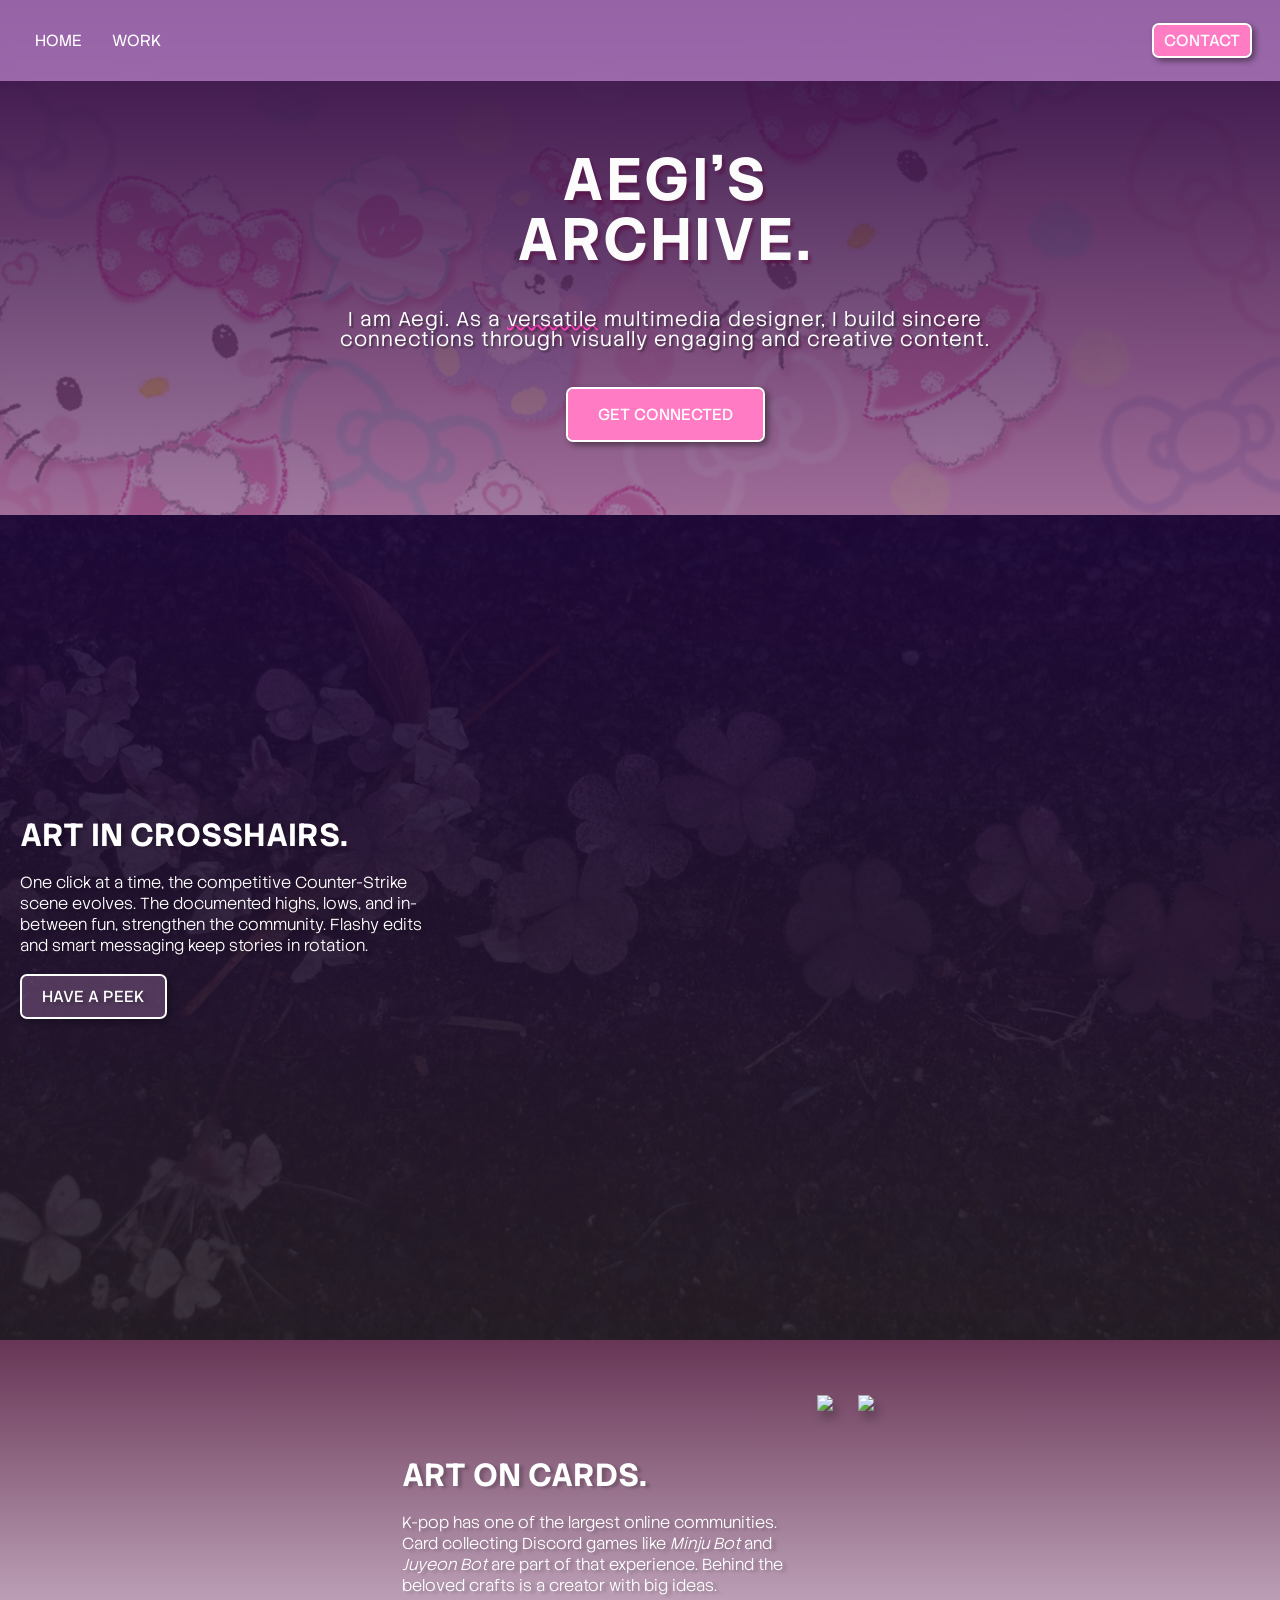
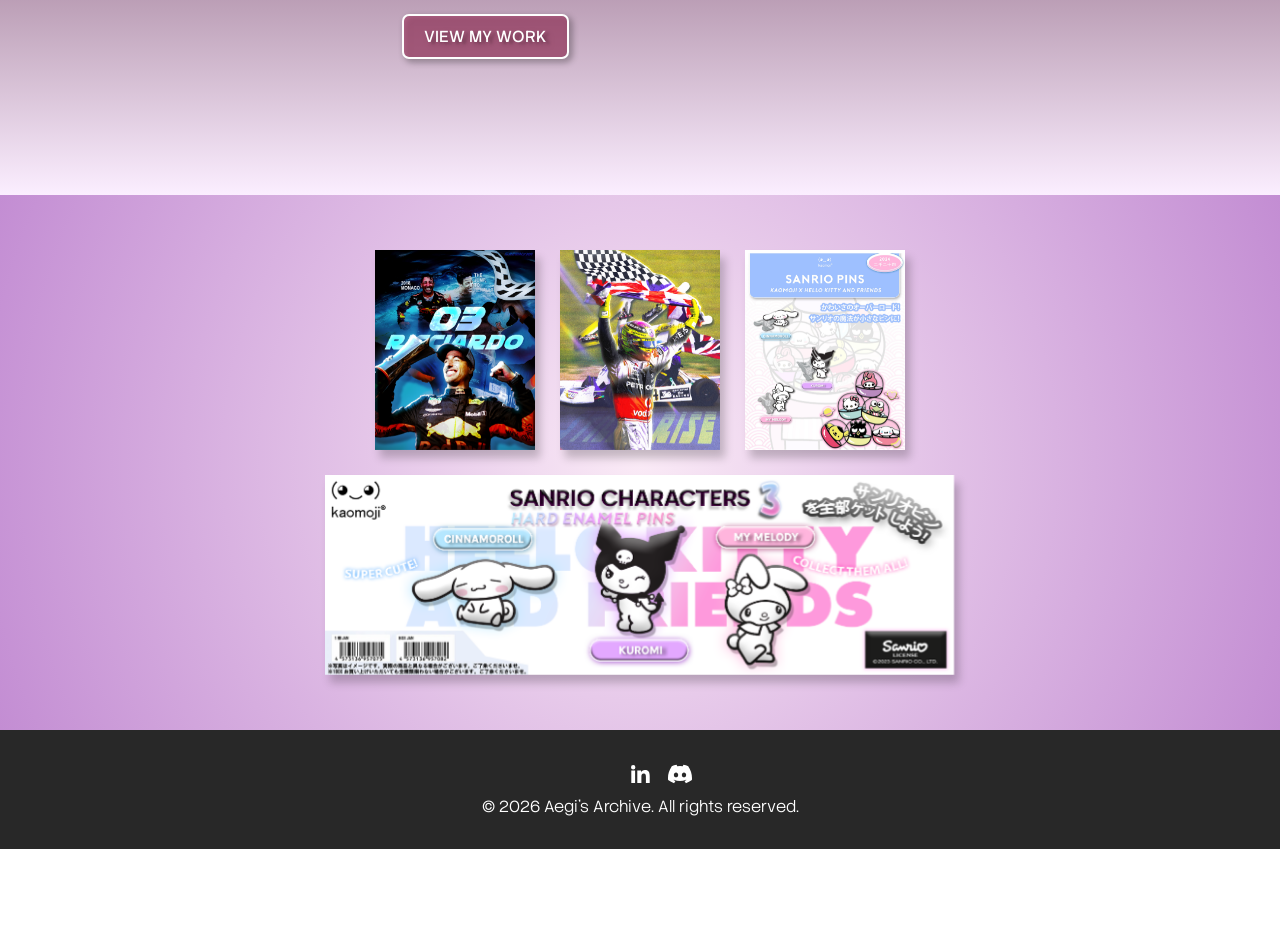
==== index.html @ b0d89a5c "Rep Fix" ====
<!DOCTYPE html>
<html lang="en">
<head>
  <meta charset="UTF-8">
  <meta name="viewport" content="width=device-width, initial-scale=1.0">
  <link rel="stylesheet" href="style.css">
  <link rel="preconnect" href="https://fonts.googleapis.com">
  <link rel="preconnect" href="https://fonts.gstatic.com" crossorigin>
  <link href="https://fonts.googleapis.com/css2?family=Stack+Sans+Text:wght@200..700&display=swap" rel="stylesheet">
  <script src="https://kit.fontawesome.com/fbc9a7cf01.js" crossorigin="anonymous"></script>
  <title>Aegi&apos;s Archive</title>
</head>
<body id="homebg">
<!-- Navigation bar -->
  <ul id="home">
    <li><a class="active" href="./">HOME</a></li>
    <li><a href="#work">WORK</a></li>
    <li id="cbtn"><a id="cbtn" class="btn" href="#contact">CONTACT</a></li>
  </ul>
  <hr>
<!-- Introduction -->
 <div class="intro">
    <h1>AEGI&apos;S<br>ARCHIVE.</h1>
    <p>I am Aegi. As a <span class="wavy">versatile</span> multimedia designer, I build sincere connections 
    through visually engaging and creative content.</p>
    <a class="btn" href="#contact">GET CONNECTED</a>
  </div>
  <div class="proj" id="work">
    <div class="proj1">
      <img class="proj-background" src="media/flower.jpeg"></img>
      <!-- Text content -->
      <div class="projtext">
        <h1 class="projname">ART IN CROSSHAIRS.</h2>
        <p>One click at a time, the competitive Counter-Strike scene evolves. The documented highs, lows, 
          and in-between fun, strengthen the community. Flashy edits and smart messaging keep stories 
          in rotation. 
        </p>
        <a class="btn2" href="counterstrike/">HAVE A PEEK</a>
      </div>
      <!-- Gallery -->
      <div class="gallery">
        <video src="media/edit1.mov" autoplay muted loop playsinline class="gallery-item" onclick="openModal('modal3')"></video>
        <video src="media/edit2.mov" autoplay muted loop playsinline class="gallery-item" onclick="openModal('modal4')"></video>
      </div>
      <div id="modal3" class="modal">
        <span class="close" onclick="closeModal('modal3')">&times;</span>
        <video class="modal-content" src="media/edit1.mov" controls loop playsinline></video>
      </div>
      <div id="modal4" class="modal">
        <span class="close" onclick="closeModal('modal4')">&times;</span>
        <video class="modal-content" src="media/edit2.mov" controls loop playsinline></video>
      </div>
    </div>
    <div class="proj2">
      <video class="proj-background" src="media/teaser1.mp4" autoplay muted loop playsinline></video>
      <!-- Text content -->
      <div class="projtext">
        <h1 class="projname">ART ON CARDS.</h2>
        <p>K-pop has one of the largest online communities. 
          Card collecting Discord games like <i>Minju Bot</i> and <i>Juyeon Bot</i> are part of that 
          experience. Behind the beloved crafts is a creator with big ideas.</p>
        <a class="btn2" href="kpop/">VIEW MY WORK</a>
      </div>
      <!-- Gallery -->
      <div class="gallery">
        <img src="https://cdn.koreaverse.com/Anniversary/2021/Original/Sakura-4-ANV.gif" 
        class="gallery-item" onclick="openModal('modal1')">
        <img src="https://cdn.koreaverse.com/WhiteDay/Original/Yeji-5-WD2.gif" 
        class="gallery-item" onclick="openModal('modal2')">
      </div>
      <div id="modal1" class="modal">
        <span class="close" onclick="closeModal('modal1')">&times;</span>
        <img src="https://cdn.koreaverse.com/Anniversary/2021/Original/Sakura-4-ANV.gif" 
        class="modal-content">
      </div>
      <div id="modal2" class="modal">
        <span class="close" onclick="closeModal('modal2')">&times;</span>
        <img src="https://cdn.koreaverse.com/WhiteDay/Original/Yeji-5-WD2.gif" 
        class="modal-content">
      </div>
    </div>
    <div class="proj3">
      <!-- Gallery -->
      <div class="gallery" id="gal3">
        <img src="media/dani.png" 
        class="gallery-item" onclick="openModal('modal5')">
        <img src="media/lewis.png" 
        class="gallery-item" onclick="openModal('modal6')">
        <img src="media/visual.png" 
        class="gallery-item" onclick="openModal('modal7')">
        <img src="media/visual2.png" 
        class="gallery-item" onclick="openModal('modal8')">
      </div>
      <div id="modal5" class="modal">
        <span class="close" onclick="closeModal('modal5')">&times;</span>
        <img src="media/dani.png" 
        class="modal-content">
      </div>
      <div id="modal6" class="modal">
        <span class="close" onclick="closeModal('modal6')">&times;</span>
        <img src="media/lewis.png" 
        class="modal-content">
      </div>
      <div id="modal7" class="modal">
        <span class="close" onclick="closeModal('modal7')">&times;</span>
        <img src="media/visual.png" 
        class="modal-content">
      </div>
       <div id="modal8" class="modal">
        <span class="close" onclick="closeModal('modal8')">&times;</span>
        <img src="media/visual2.png" 
        class="modal-content">
      </div>
    </div>
  </div>
  <footer id="indexf">
    <div id="contact" class="social-icons" aria-label="Contact links">
      <a href="mailto:hey7my.na@gmail.com" aria-label="Email">
        <i class="fa-solid fa-envelope"></i>
      </a>
      <a href="www.linkedin.com/in/aeginyma" target="_blank" rel="noopener noreferrer" aria-label="LinkedIn">
        <svg viewBox="0 0 24 24" aria-hidden="true"><path d="M5.2 3A2.2 2.2 0 1 1 5.2 7.4 2.2 2.2 0 0 1 5.2 3ZM3.3 8.5h3.8V21H3.3V8.5ZM9.3 8.5H13v1.7h.1c.5-1 1.8-2.1 3.8-2.1 4 0 4.8 2.6 4.8 6V21h-3.8v-6.1c0-1.5 0-3.4-2.1-3.4s-2.4 1.6-2.4 3.3V21H9.3V8.5Z"/></svg>
      </a>
      <a href="https://discord.com/users/800288447155666955" target="_blank" rel="noopener noreferrer" aria-label="Discord">
        <svg viewBox="0 0 24 24" aria-hidden="true"><path d="M20.317 4.37a19.791 19.791 0 0 0-4.885-1.515.074.074 0 0 0-.079.037c-.21.375-.444.864-.608 1.25a18.27 18.27 0 0 0-5.487 0 12.64 12.64 0 0 0-.617-1.25.077.077 0 0 0-.079-.037A19.736 19.736 0 0 0 3.677 4.37a.07.07 0 0 0-.032.027C.533 9.046-.32 13.58.099 18.057a.082.082 0 0 0 .031.057 19.9 19.9 0 0 0 5.993 3.03.078.078 0 0 0 .084-.028c.462-.63.874-1.295 1.226-1.994.021-.041.001-.09-.041-.106a13.107 13.107 0 0 1-1.872-.892.077.077 0 0 1-.008-.128 10.2 10.2 0 0 0 .372-.292.074.074 0 0 1 .077-.01c3.928 1.793 8.18 1.793 12.061 0a.074.074 0 0 1 .078.01c.12.098.246.198.373.292a.077.077 0 0 1-.006.127 12.299 12.299 0 0 1-1.873.892.077.077 0 0 0-.041.107c.36.698.772 1.362 1.225 1.993a.076.076 0 0 0 .084.028 19.839 19.839 0 0 0 6.002-3.03.077.077 0 0 0 .032-.054c.5-5.177-.838-9.674-3.549-13.66a.061.061 0 0 0-.031-.028zM8.02 15.33c-1.183 0-2.157-1.085-2.157-2.419 0-1.333.956-2.419 2.157-2.419 1.21 0 2.176 1.096 2.157 2.42 0 1.333-.956 2.418-2.157 2.418zm7.975 0c-1.183 0-2.157-1.085-2.157-2.419 0-1.333.955-2.419 2.157-2.419 1.21 0 2.176 1.096 2.157 2.42 0 1.333-.946 2.418-2.157 2.418z"/></svg>
      </a>
    </div>
    <p>&copy; 2026 Aegi&apos;s Archive. All rights reserved.</p>
  </footer>
<script>
function openModal(modalId) {
  let modal = document.getElementById(modalId);
  modal.style.display = "flex";
  modal.classList.add("show");
}

function closeModal(modalId) {
  let modal = document.getElementById(modalId);
  let video = modal.querySelector("video");
  if (video) {
    video.muted = true;
    video.pause();
  }
  modal.classList.remove("show");
  setTimeout(function () {
    modal.style.display = "none";
  }, 300);
}
</script>

</body>
</html>
---- style.css ----
body {
  font-family: "Stack Sans Text", sans-serif;
  font-optical-sizing: auto;
  font-weight: 200;
  font-style: normal;
  margin: 0;
  padding: 0;
  padding-top: 1px; 
  margin-top: -1px;
  scrollbar-gutter: stable;
}

#csbg {
  margin-top: -100px;
  background-color:rgb(20, 17, 17);
}

#homebg {
  margin-top: -100px;
}

#kpopbg {
  margin-top: -100px;
  background-color:rgb(43, 10, 32);
}

#work {
  scroll-margin-top: 65px;
}

/* Nav disappears on modal */ 
body:has(.modal.show) {
  overflow: hidden;
}

body:has(.modal.show) ul {
  display: none;
}

body:has(.modal.show) .proj4 {
  animation: none;
  box-shadow: none;
}

/* Z-index */ 
body:has(.proj1 .modal.show) .proj2, body:has(.proj1 .modal.show) .proj3 {
  z-index: -10;
  pointer-events: none;
}

body:has(.proj2 .modal.show) .proj1, body:has(.proj2 .modal.show) .proj3 {
  z-index: -10;
  pointer-events: none;
}

body:has(.proj3 .modal.show) .proj1, body:has(.proj3 .modal.show) .proj2 {
  z-index: -10;
  pointer-events: none;
}

body:has(#box1 .modal.show) #box2, body:has(#box1 .modal.show) #box3, body:has(#box1 .modal.show) #box4, body:has(#box1 .modal.show) #box5, body:has(#box1 .modal.show) #box6 {
  z-index: -10;
  pointer-events: none;
}

body:has(#box2 .modal.show) #box1, body:has(#box2 .modal.show) #box3, body:has(#box2 .modal.show) #box4, body:has(#box2 .modal.show) #box5, body:has(#box2 .modal.show) #box6 {
  z-index: -10;
  pointer-events: none;
}

body:has(#box3 .modal.show) #box1, body:has(#box3 .modal.show) #box2, body:has(#box3 .modal.show) #box4, body:has(#box3 .modal.show) #box5, body:has(#box3 .modal.show) #box6 {
  z-index: -10;
  pointer-events: none;
}

body:has(#box4 .modal.show) #box1, body:has(#box4 .modal.show) #box2, body:has(#box4 .modal.show) #box3, body:has(#box4 .modal.show) #box5, body:has(#box4 .modal.show) #box6 {
  z-index: -10;
  pointer-events: none;
}

body:has(#box5 .modal.show) #box1, body:has(#box5 .modal.show) #box2, body:has(#box5 .modal.show) #box3, body:has(#box5 .modal.show) #box4, body:has(#box5 .modal.show) #box6 {
  z-index: -10;
  pointer-events: none;
}

body:has(#box6 .modal.show) #box1, body:has(#box6 .modal.show) #box2, body:has(#box6 .modal.show) #box3, body:has(#box6 .modal.show) #box4, body:has(#box6 .modal.show) #box5 {
  z-index: -10;
  pointer-events: none;
}

/* Navigation bar */ 
ul { /* Header bar */ 
  list-style-type: none;
  margin: 0;
  overflow: hidden;
  position: fixed; 
  top: 0;
  width: 100%;
  font-weight: 300;
  padding: 0;
  padding-left: 20px;
  z-index: 1 !important;
}

ul li { 
  float: left;
  padding: 30px 15px;
}

ul li a { /* Navigation links */
  display: block;
  color: white;
  text-align: center;
  text-decoration: none;
}

li a:hover{ /* Action */
  text-decoration: underline;
  text-decoration-color: rgb(67, 14, 51);
  text-decoration-thickness: 2px;
  text-underline-offset: 5px;
  color:rgb(67, 14, 51);
}

#cbtn{ /* Contact Btn */
  text-decoration: none;
  float: right;
  padding: 5px 10px;
  margin-top: 10px;
  margin-right: 20px;
}

/* Specific Nav */
#home {
  backdrop-filter: blur(5px);
  -webkit-backdrop-filter: blur(5px);
  background-color: #c38dd3af;
}

#kpop {
  backdrop-filter: blur(5px);
  -webkit-backdrop-filter: blur(5px);
  background-color:#2a001861;
}

#kpop li a:hover{ 
  text-decoration-color: #ff1ecb;
  color:#ff1ecb;
}

#kpop .btn { /* Contact button */
  outline: 2px solid white;
  background-color: white;
  color: rgb(74, 1, 53);
}

#kpop .btn:hover{ /* Action */
  background-color: #ff1ecb; 
  color: white;
  outline: none;
}

#cs {
  backdrop-filter: blur(5px);
  -webkit-backdrop-filter: blur(5px);
  background-color:#0b00002b;
}

#cs li a:hover{ 
  text-decoration-color: rgb(255, 51, 51);
  color:rgb(255, 51, 51);
}

#cs .btn { /* Contact button */
  outline: 2px solid white;
  background-color: white;
  color: black;
}

#cs .btn:hover{ /* Action */
  background-color: #e50914; 
  color: white;
  outline: none;
}

/* Introduction */
.intro { /* Intro block */
  background-image: linear-gradient(rgb(51, 14, 67), rgba(236, 164, 212, 0.582)), url('media/wallpaper.png');
  background-repeat: no-repeat;
  background-attachment: fixed;
  background-size: cover;
  background-position: right top;
  padding: 100px 50px 75px 100px;
  text-align: center;
  line-height: 1;
  margin-top: -100px;
}

.intro h1 { /* Intro title */
  padding-top: 190px;
  font-size: 60px;
  color: rgb(252, 252, 253);
  text-shadow: 3px 4px 2.5px rgba(86, 0, 54, 0.416);
  font-weight: 700;
  letter-spacing: 2px;
}

.intro p, .intro2 p, .intro3 p { /* Intro paragraph */
  font-size: 20px;
  color: rgb(252, 252, 253);
  text-shadow: 2px 2px 2px rgba(0, 0, 0, 0.392);
  font-weight: 250;
  letter-spacing: 1px;
  max-width: 700px;
  margin: 0 auto;
}

.intro2 p, .intro3 p {
  margin-top: 80px;
}

.wavy {
  text-decoration-line: underline;     
  text-decoration-style: wavy;         
  text-decoration-color: rgb(255, 65, 189); 
  text-underline-offset: -2px;
  text-decoration-skip-ink: none;
}

.intro a { /* Contact button */
  display: inline-block;
  padding: 15px 30px;
  margin-top: 40px;
  filter: drop-shadow(3px 3px 3px rgba(0, 0, 0, 0.452));
}

.intro2, .intro3 {
  padding: 100px 50px 75px 100px;
  text-align: center;
  line-height: 1;
  margin-top: 100px;
}

.intro2 h1 { /* Intro title */
  font-size: 60px;
  color: rgb(252, 252, 253);
  text-shadow: 3px 4px 2.5px rgba(10, 10, 10, 0.948);
  font-weight: 700;
  letter-spacing: 2px;
  /* Applies realistic neon sign flicker */
  animation: neonFlicker 2.5s infinite alternate;
}

.intro3 h1 { /* Intro title */
  font-size: 60px;
  color: rgb(255, 254, 255);
  text-shadow: 3px 4px 2.5px rgba(10, 10, 10, 0.099);
  font-weight: 700;
  letter-spacing: 2px;
  /* Applies realistic neon sign flicker */
  animation: neonFlicker2 2.5s infinite alternate;
}

/* Neon Twitch & Blink Animation */
@keyframes neonFlicker {
  0%, 19%, 21%, 23%, 25%, 54%, 56%, 100% {
    text-shadow: 
      0 0 7px #e30606,
      0 0 19px #080808;
    opacity: 1;
  }
  
  /* Sudden neon power drops / micro-blinks */
  20%, 0%, 17% {        
    text-shadow: none;
    opacity: 0.1;
  }
}

/* Neon Twitch & Blink Animation */
@keyframes neonFlicker2 {
  0%, 19%, 21%, 23%, 25%, 54%, 56%, 100% {
    text-shadow: 
      0 0 7px #ff1ecb,
      0 0 19px #080808;
    opacity: 1;
  }
  
  /* Sudden neon power drops / micro-blinks */
  20%, 0%, 17% {        
    text-shadow: none;
    opacity: 0.1;
  }
}

.btn { /* Contact button */
  outline: 2px solid rgb(254, 254, 254);
  background-color: rgb(255, 124, 196);
  color:rgb(252, 252, 253);
  text-decoration: none;
  border-radius: 5px;
  font-weight: 400;
  filter: drop-shadow(3px 3px 3px rgba(0, 0, 0, 0.452));
  transition: transform 0.3s ease, background-color 0.3s ease;
}

/* Keep every button label the same thickness. */
.btn,
.btn2,
#contact {
  font-family: inherit;
  font-size: 16px;
  font-weight: 400;
  font-style: normal;
  line-height: normal;
  letter-spacing: normal;
}

.btn:hover{ /* Action */
  outline: none;
  background-color: #f4389f; 
  color:rgb(252, 252, 253);
  transform: scale(1.15);
}

/* Project sections */
.proj1, .proj2, .proj3, .proj4, .proj5 {
  position: sticky;
  padding: 50px 20px;
  margin: 0 auto;
  display: flex;
  flex-direction: row;
  align-items: center; /* Vertically aligns text box and gallery */
  justify-content: center; /* Center-aligns both elements together on the page */
  width: 100%;
  box-sizing: border-box;
  z-index: 0;
}

.proj2 {
  background: linear-gradient(to bottom, #673555,#fbeeff);
}

.proj1 {
  background: linear-gradient(to bottom, #20083b,#271f29);
}

.proj3 {
  background: radial-gradient(circle at center, #faeaf6, #c38dd3);
}

.proj4 {
  padding: 0;
  margin: 0;
  margin-top: 30px;
  position: relative;
  border-radius: 12px;
  padding: 12px;
  border: 2px solid transparent;
  background-image:
    linear-gradient(#0d0d0d, #0d0d0d),
    conic-gradient(from var(--angle), #ff1e27, #ffffff, #000000, #ff1e27);
  background-origin: border-box;
  background-clip: padding-box, border-box;
  animation: 4s rotateBorder linear infinite;
  box-shadow: 0 0 25px rgba(255, 30, 39, 0.25);
}

.proj5 {
  padding: 0;
  margin: 0;
  margin-top: 30px;
  position: relative;
  border-radius: 12px;
  padding: 12px;
  border: 2px solid transparent;
  background-image:
    linear-gradient(#38343e, #38343e),
    conic-gradient(from var(--angle), #ff1ecb, #ffffff, #000000, #ff1eff);
  background-origin: border-box;
  background-clip: padding-box, border-box;
  animation: 4s rotateBorder linear infinite;
  box-shadow: 0 0 25px rgba(255, 30, 203, 0.25);
}

#icon {
  color: white;
}

#feedback {
  padding: 0;
  margin: 0 auto;
  margin-top: 30px;
  position: relative;
  border-radius: 12px;
  border: 2px solid transparent;
  padding: 12px;
  width: fit-content;
  justify-content: center; 
  align-items: center;
  background-image:
    linear-gradient(var(--angle), #0d0d0d 60%, #340707),
    conic-gradient(from var(--angle), #ff0000, #ffffff, #000000, #ff0000);
  background-origin: border-box;
  background-clip: padding-box, border-box;
  box-shadow: 0 0 5px rgba(255, 0, 0, 0.873);
  animation: 4s rotateBorder linear infinite;
  z-index: -1;
}

#feedback img {
  height: 200px;
  border-radius: 5px;
}

@property --angle {
  syntax: "<angle>";
  initial-value: 0deg;
  inherits: false;
}

@keyframes rotateBorder {
  to {
    --angle: 360deg;
  }
}

.proj-background {
  position: absolute;
  top: 50%;
  left: 50%;
  width: 100%;
  height: 100%;
  min-width: 100%;
  min-height: 100%;
  transform: translate(-50%, -50%);
  object-fit: cover;
  z-index: 0;
  opacity: 0.1;
}

.projtext, .gallery {
  z-index: 2;
}

.projtext {
  flex-shrink: 0;
  color: white;
  width: 410px;
  max-width: 35%; /* Prevents text from taking over on medium screens */
  text-shadow: 4px 2px 3px rgba(0, 0, 0, 0.207);
}

.projname {
  margin: 0;
  margin-top: -20px;
}

.gallery {
  display: flex;
  justify-content: center; /* Centers images within the gallery wrapper */
  align-items: center;
  flex-wrap: wrap;
  gap: 15px; /* Clean spacing between image cards */
  overflow: visible;
  padding: 0;
  margin: 0;
  width: fit-content; /* Changed from 100% so it doesn't push off-center */
  flex-grow: 0; /* Changed from 1 so it wraps naturally around content */
  box-sizing: border-box;
  filter: drop-shadow(5px 8px 4px rgba(0, 0, 0, 0.207));
}

/* Specific gallery */ 
.proj3 {
  padding: 0;
}

#gal3 {
  overflow: hidden;
  margin: 0 auto;
  justify-content: center;
  align-items: center;
  padding: 50px;
}

#gal3 .gallery-item {
  height: 200px;
}

#modal8 {
  display: block;
}

.gallery-item {
  position: relative;
  width: auto;
  height: 345px;
  cursor: pointer; /* click-on cursor */
  transition: transform 0.5s ease;
  margin: 5px;
  object-fit: contain;
}

.proj4 .gallery-item, .proj5 .gallery-item {
  width: 260px;
  height: auto;
  margin: 0;
  padding: 0;
  box-sizing: border-box;
  display: inline;
}

#box1 .gallery-item {
  width: 535px;
  height: auto;
  margin: 0;
  padding: 0;
  box-sizing: border-box;
  display: inline;
}

#box2 .gallery-item {
  width: 350px;
  height: auto;
  margin: 0;
  padding: 0;
  box-sizing: border-box;
  display: inline;
}

#box6 .gallery-item {
  height: 385px;
  width: auto;
  margin: 0;
  padding: 0;
  box-sizing: border-box;
  display: inline;
}

.proj4 .gallery, .proj5 .gallery {
  filter: none;
}

.gallery-item {
  --hover-rotate: 3deg;
  transition: transform 0.35s ease, filter 0.35s ease;
  will-change: transform;
}

.gallery-item:nth-child(even) {
  --hover-rotate: -3deg;
}

.gallery-item:hover {
  transform: scale(1.07) rotate(var(--hover-rotate));
  filter: blur(0.15px);
  z-index: 3;
}

/* Modals */
.modal {
  display: flex;
  position: fixed;
  left: 0;
  top: 0;
  width: 100%;
  height: 100%;
  background-color: rgba(0, 0, 0, 0.85);
  backdrop-filter: blur(5px);
  justify-content: center;
  align-items: center;
  opacity: 0;
  visibility: hidden;
  pointer-events: none;
  transition: opacity 0.5s ease, visibility 0s linear 0s;
  padding: 100px 20px;
  box-sizing: border-box;
  z-index: 9999;
}

/* Keep gallery modals attached to the viewport. */
.proj4 .modal {
  inset: 0;
}

/* Modal content (image) */
.modal-content {
  position: relative;
  width: auto;
  height: 120%;
  min-height: 550px;
  display: block;
  margin: 0;
  overflow: hidden;
  animation: zoomIn 0.5s;
  object-fit: contain;
}

@keyframes zoomIn {
  from {transform: scale(0.6);}
  to {transform: scale(1);}
}

.modal.show {
  display: flex;
  opacity: 1;
  visibility: visible;
  pointer-events: auto;
  transition: opacity 0.5s ease;
}

/* Close button */
.close {
  position: fixed;
  top: 10px;
  right: 30px;
  color: #ffffff;
  font-size: 75px;
  cursor: pointer;
  z-index: 10;
  transition: transform 0.3s;
}
.close:hover {
  color: #6e6e6e;
}

@media screen and (max-width: 768px) {
  .gallery-item {
     width: auto;
     max-width: 100%;
     height: auto;
     max-height: 250px;
  }
}

@media screen and (max-width: 480px) {
  .gallery-item  {
    width: auto;
    max-width: 100%;
    height: auto;
    max-height: 250px;
  }
}

/* Buttons */
.btn2 {
  border: none;
  border-radius: 5px;
  font-weight: 400;
  filter: drop-shadow(3px 3px 3px rgba(0, 0, 0, 0.452));
  padding: 10px 20px;
  text-align: center;
  text-decoration: none;
  display: inline-block;
  margin: 4px 2px;
  cursor: pointer;
  transition: transform 0.3s ease, background-color 0.3s ease;
}

.btn2:hover {
  outline: none;
  filter: drop-shadow(3px 3px 3px rgba(50, 3, 20, 0.618));
  transform: scale(1.15);
}

.proj2 .btn2 {
  outline: 2px solid rgb(254, 254, 254);
  background-color: rgba(165, 45, 91, 0.536);
  color: rgb(255, 255, 255);
}

.proj2 .btn2:hover {
  background-color: rgb(233, 28, 110);
}

.proj1 .btn2:hover {
  background-color: rgb(164, 0, 246);
}

.proj3 .btn2:hover {
  background-color: rgb(255, 100, 154);
}

.proj3 .btn2 {
  outline: 2px solid rgb(254, 254, 254);
  background-color: rgba(206, 206, 206, 0.733);
  color: rgb(255, 255, 255);
}

.proj1 .btn2 {
  outline: 2px solid rgb(254, 254, 254);
  background-color: rgba(137, 99, 148, 0.51);
  color: rgb(255, 255, 255);
}

footer {
  width: 100%;
  margin: 0 auto;
  padding: 2rem 0;
  text-align: center;
  background-color: #04040447;
}

footer p {
  margin: 0;
  color: white;
}

footer .social-icons {
  display: flex;
  justify-content: center;
  align-items: center;
  gap: 1rem;
  margin: 0;
  margin-bottom: 10px;
}

footer .social-icons a {
  display: inline-flex;
  width: 24px;
  height: 24px;
  color: white;
}

footer .social-icons svg {
  display: block;
  width: 24px !important;
  height: 24px !important;
  max-width: 24px;
  max-height: 24px;
  fill: currentColor;
}

#indexf {
  background-color: rgb(40, 40, 40)
}

/* Horizontal Alignment
There are several ways to horizontally align elements:

margin: auto - Center block elements
text-align: center - Center text inside elements
float or position - Left/right alignment
  margin: auto;
  width: 50%;
  border: 3px solid green;
  padding: 10px;

  display: block;
  margin-left: auto;
  margin-right: auto;
  width: 40%;

Vertical Alignment
Vertical centering can be achieved using modern layout techniques:
  display: flex;
  justify-content: center;
  align-items: center;
Flexbox - Use align-items: center
Grid - Use place-items: center
Position + Transform - For elements of unknown dimensions

*/
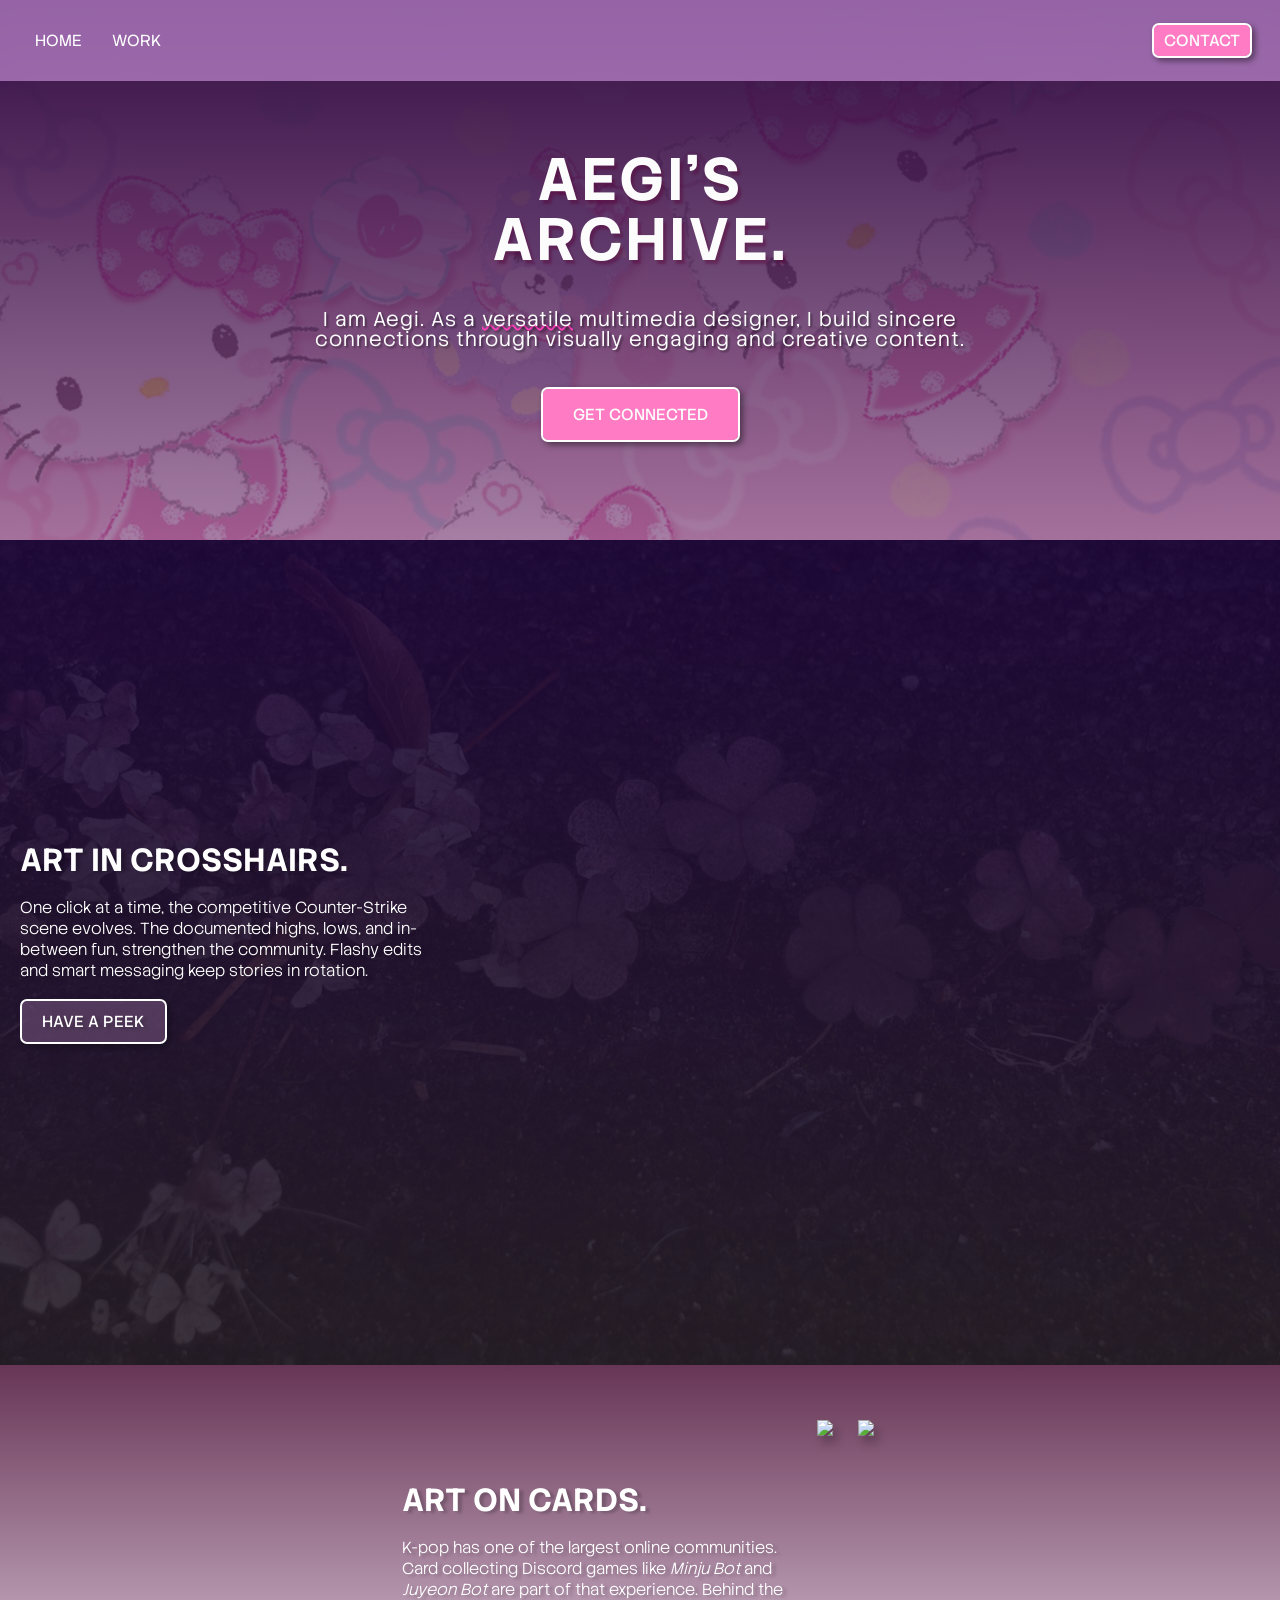
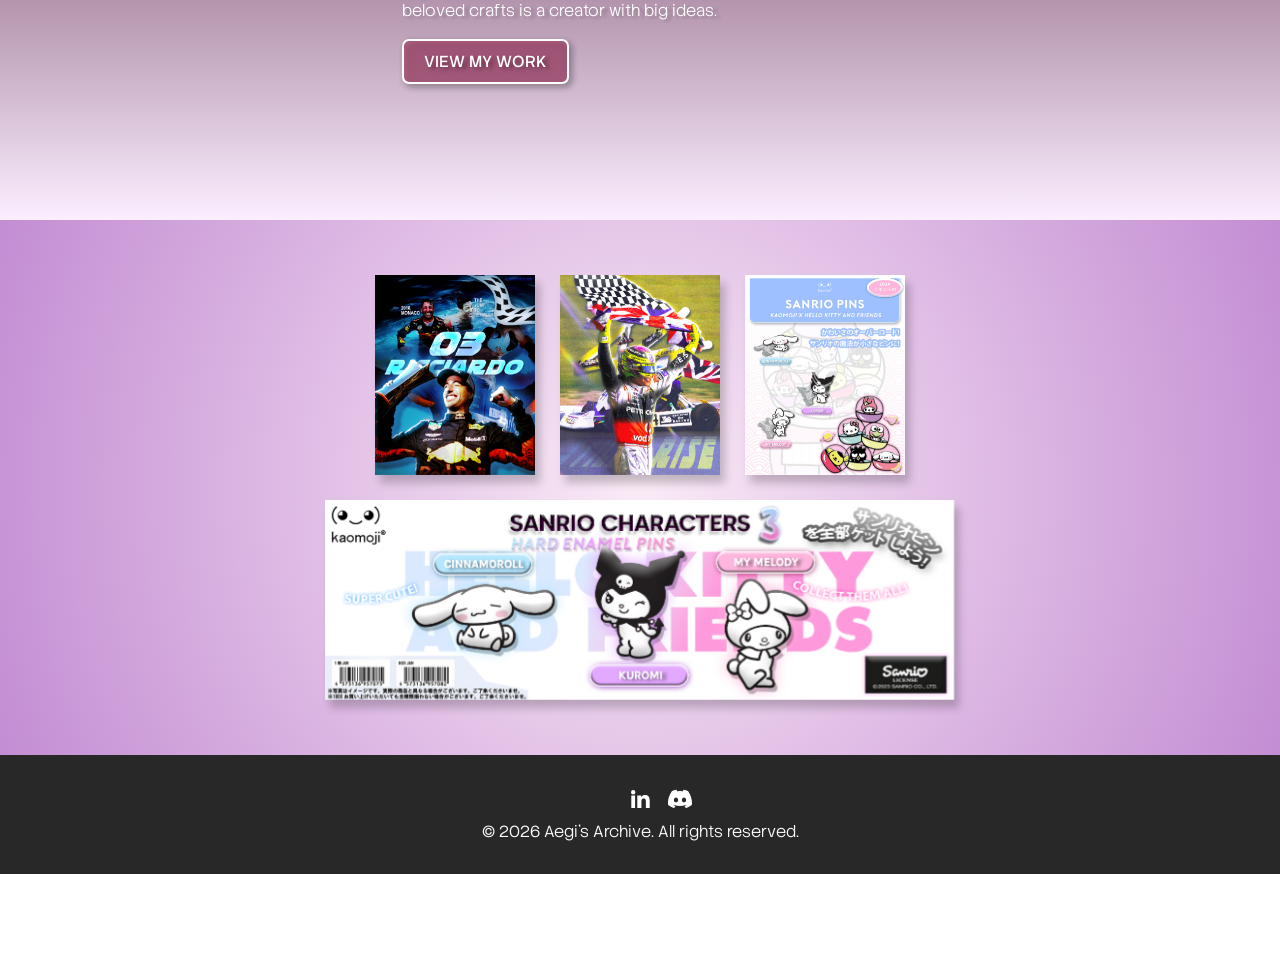
==== commit 6afa105f: "Fixed  linkedin link" ====
--- a/index.html
+++ b/index.html
@@ -118,7 +118,7 @@
       <a href="mailto:hey7my.na@gmail.com" aria-label="Email">
         <i class="fa-solid fa-envelope"></i>
       </a>
-      <a href="www.linkedin.com/in/aeginyma" target="_blank" rel="noopener noreferrer" aria-label="LinkedIn">
+      <a href="https://linkedin.com/in/aeginyma" target="_blank" rel="noopener noreferrer" aria-label="LinkedIn">
         <svg viewBox="0 0 24 24" aria-hidden="true"><path d="M5.2 3A2.2 2.2 0 1 1 5.2 7.4 2.2 2.2 0 0 1 5.2 3ZM3.3 8.5h3.8V21H3.3V8.5ZM9.3 8.5H13v1.7h.1c.5-1 1.8-2.1 3.8-2.1 4 0 4.8 2.6 4.8 6V21h-3.8v-6.1c0-1.5 0-3.4-2.1-3.4s-2.4 1.6-2.4 3.3V21H9.3V8.5Z"/></svg>
       </a>
       <a href="https://discord.com/users/800288447155666955" target="_blank" rel="noopener noreferrer" aria-label="Discord">
--- a/style.css
+++ b/style.css
@@ -190,7 +190,7 @@
   background-attachment: fixed;
   background-size: cover;
   background-position: right top;
-  padding: 100px 50px 75px 100px;
+  padding: 100px 0;
   text-align: center;
   line-height: 1;
   margin-top: -100px;
@@ -235,7 +235,7 @@
 }
 
 .intro2, .intro3 {
-  padding: 100px 50px 75px 100px;
+  padding: 100px 75px;
   text-align: center;
   line-height: 1;
   margin-top: 100px;
@@ -409,8 +409,13 @@
 }
 
 #feedback img {
-  height: 200px;
+  display: inline-block;
+  width: auto;
+  max-width: 100%;
+  max-height: 200px;
+  height: auto;
   border-radius: 5px;
+  margin: 0 auto;
 }
 
 @property --angle {
@@ -447,7 +452,7 @@
   flex-shrink: 0;
   color: white;
   width: 410px;
-  max-width: 35%; /* Prevents text from taking over on medium screens */
+  max-width: 60%; /* Prevents text from taking over on medium screens */
   text-shadow: 4px 2px 3px rgba(0, 0, 0, 0.207);
 }
 
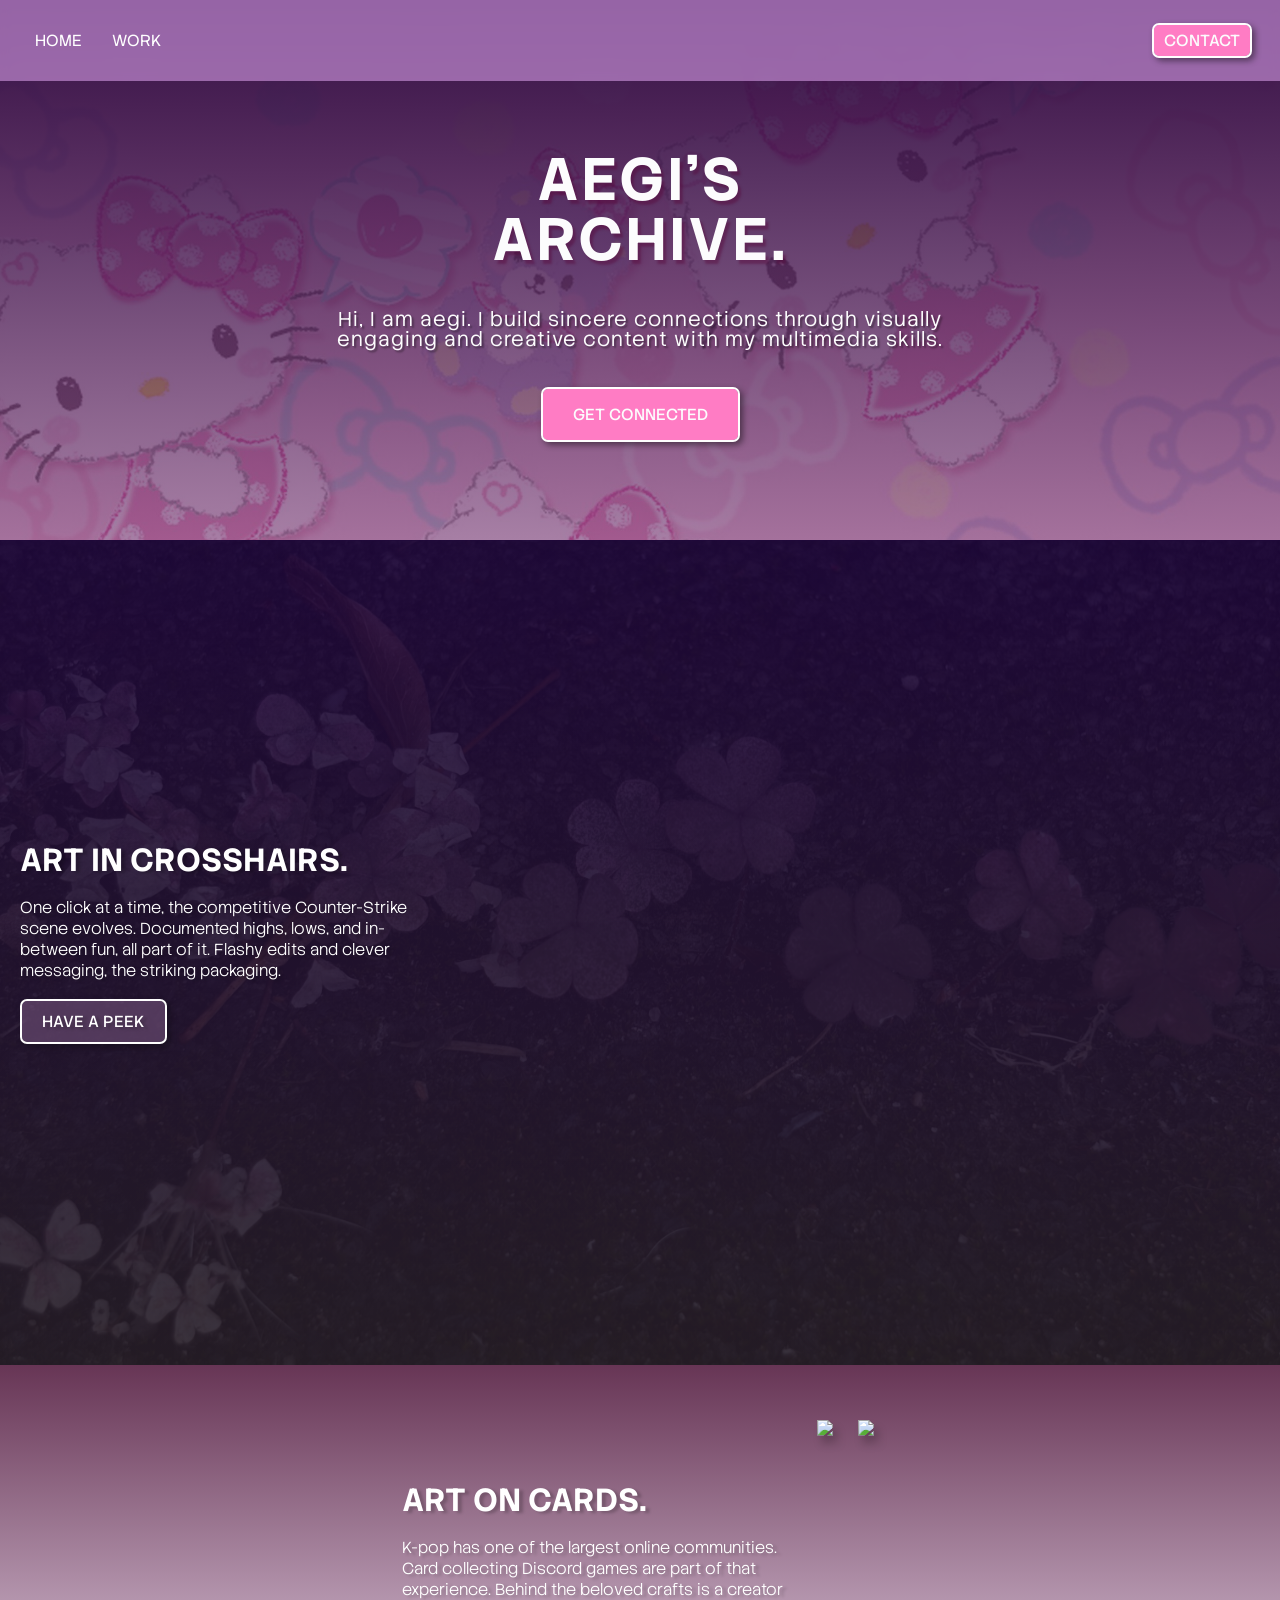
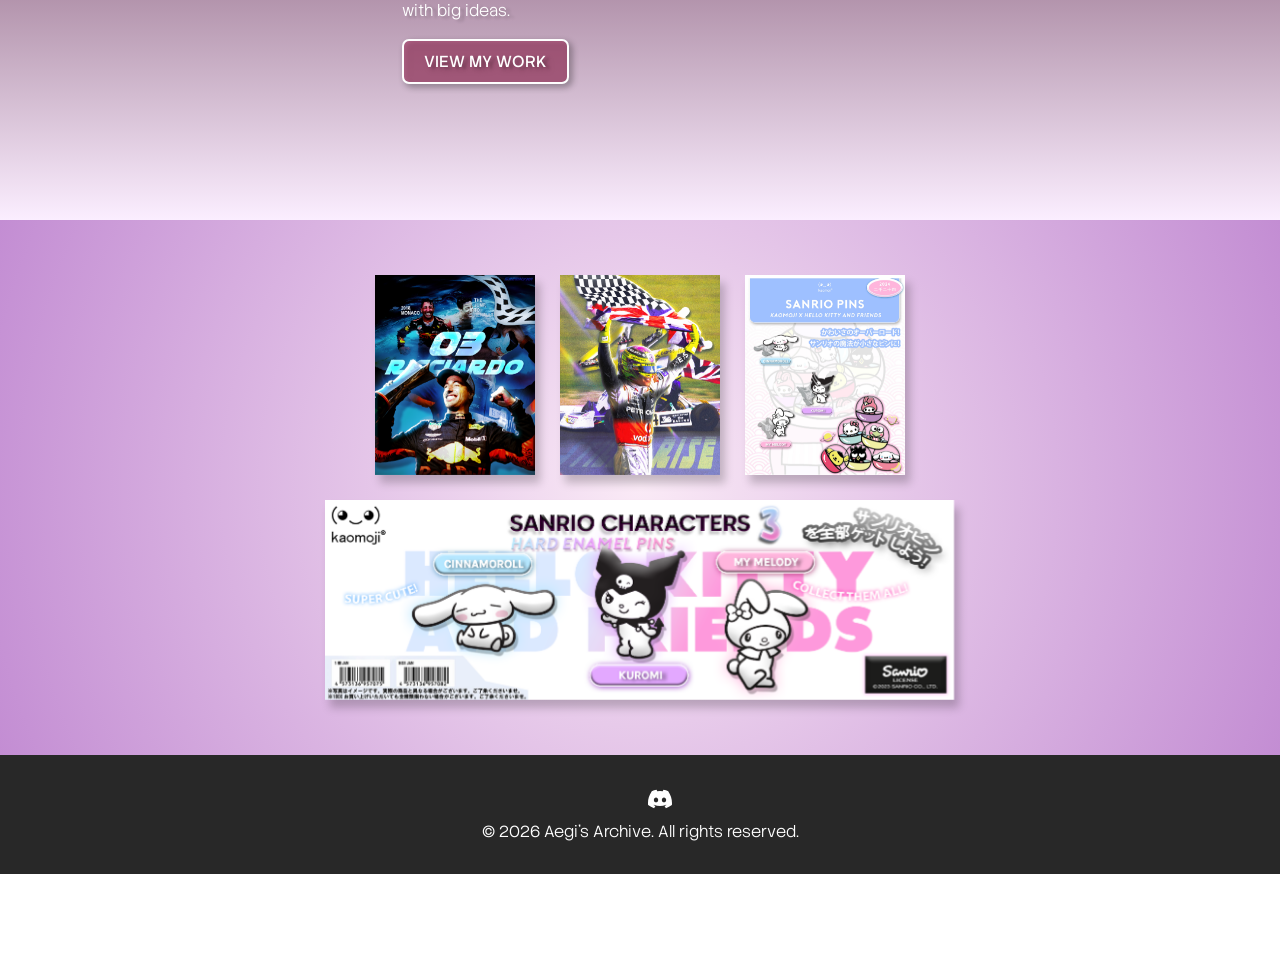
==== commit b71b01a6: "up update" ====
--- a/index.html
+++ b/index.html
@@ -21,8 +21,7 @@
 <!-- Introduction -->
  <div class="intro">
     <h1>AEGI&apos;S<br>ARCHIVE.</h1>
-    <p>I am Aegi. As a <span class="wavy">versatile</span> multimedia designer, I build sincere connections 
-    through visually engaging and creative content.</p>
+    <p>Hi, I am aegi. I build sincere connections through visually engaging and creative content with my multimedia skills.</p>
     <a class="btn" href="#contact">GET CONNECTED</a>
   </div>
   <div class="proj" id="work">
@@ -31,9 +30,8 @@
       <!-- Text content -->
       <div class="projtext">
         <h1 class="projname">ART IN CROSSHAIRS.</h2>
-        <p>One click at a time, the competitive Counter-Strike scene evolves. The documented highs, lows, 
-          and in-between fun, strengthen the community. Flashy edits and smart messaging keep stories 
-          in rotation. 
+        <p>One click at a time, the competitive Counter-Strike scene evolves. Documented highs, lows, 
+          and in-between fun, all part of it. Flashy edits and clever messaging, the striking packaging. 
         </p>
         <a class="btn2" href="counterstrike/">HAVE A PEEK</a>
       </div>
@@ -57,8 +55,7 @@
       <div class="projtext">
         <h1 class="projname">ART ON CARDS.</h2>
         <p>K-pop has one of the largest online communities. 
-          Card collecting Discord games like <i>Minju Bot</i> and <i>Juyeon Bot</i> are part of that 
-          experience. Behind the beloved crafts is a creator with big ideas.</p>
+          Card collecting Discord games are part of that experience. Behind the beloved crafts is a creator with big ideas.</p>
         <a class="btn2" href="kpop/">VIEW MY WORK</a>
       </div>
       <!-- Gallery -->
@@ -115,11 +112,8 @@
   </div>
   <footer id="indexf">
     <div id="contact" class="social-icons" aria-label="Contact links">
-      <a href="mailto:hey7my.na@gmail.com" aria-label="Email">
+      <a href="mailto:my.emxinha@gmail.com" aria-label="Email">
         <i class="fa-solid fa-envelope"></i>
-      </a>
-      <a href="https://linkedin.com/in/aeginyma" target="_blank" rel="noopener noreferrer" aria-label="LinkedIn">
-        <svg viewBox="0 0 24 24" aria-hidden="true"><path d="M5.2 3A2.2 2.2 0 1 1 5.2 7.4 2.2 2.2 0 0 1 5.2 3ZM3.3 8.5h3.8V21H3.3V8.5ZM9.3 8.5H13v1.7h.1c.5-1 1.8-2.1 3.8-2.1 4 0 4.8 2.6 4.8 6V21h-3.8v-6.1c0-1.5 0-3.4-2.1-3.4s-2.4 1.6-2.4 3.3V21H9.3V8.5Z"/></svg>
       </a>
       <a href="https://discord.com/users/800288447155666955" target="_blank" rel="noopener noreferrer" aria-label="Discord">
         <svg viewBox="0 0 24 24" aria-hidden="true"><path d="M20.317 4.37a19.791 19.791 0 0 0-4.885-1.515.074.074 0 0 0-.079.037c-.21.375-.444.864-.608 1.25a18.27 18.27 0 0 0-5.487 0 12.64 12.64 0 0 0-.617-1.25.077.077 0 0 0-.079-.037A19.736 19.736 0 0 0 3.677 4.37a.07.07 0 0 0-.032.027C.533 9.046-.32 13.58.099 18.057a.082.082 0 0 0 .031.057 19.9 19.9 0 0 0 5.993 3.03.078.078 0 0 0 .084-.028c.462-.63.874-1.295 1.226-1.994.021-.041.001-.09-.041-.106a13.107 13.107 0 0 1-1.872-.892.077.077 0 0 1-.008-.128 10.2 10.2 0 0 0 .372-.292.074.074 0 0 1 .077-.01c3.928 1.793 8.18 1.793 12.061 0a.074.074 0 0 1 .078.01c.12.098.246.198.373.292a.077.077 0 0 1-.006.127 12.299 12.299 0 0 1-1.873.892.077.077 0 0 0-.041.107c.36.698.772 1.362 1.225 1.993a.076.076 0 0 0 .084.028 19.839 19.839 0 0 0 6.002-3.03.077.077 0 0 0 .032-.054c.5-5.177-.838-9.674-3.549-13.66a.061.061 0 0 0-.031-.028zM8.02 15.33c-1.183 0-2.157-1.085-2.157-2.419 0-1.333.956-2.419 2.157-2.419 1.21 0 2.176 1.096 2.157 2.42 0 1.333-.956 2.418-2.157 2.418zm7.975 0c-1.183 0-2.157-1.085-2.157-2.419 0-1.333.955-2.419 2.157-2.419 1.21 0 2.176 1.096 2.157 2.42 0 1.333-.946 2.418-2.157 2.418z"/></svg>
@@ -150,3 +144,4 @@
 
 </body>
 </html>
+
--- a/style.css
+++ b/style.css
@@ -351,7 +351,7 @@
 
 .proj4 {
   padding: 0;
-  margin: 0;
+  margin: 0 auto;
   margin-top: 30px;
   position: relative;
   border-radius: 12px;
@@ -364,11 +364,12 @@
   background-clip: padding-box, border-box;
   animation: 4s rotateBorder linear infinite;
   box-shadow: 0 0 25px rgba(255, 30, 39, 0.25);
+  width: fit-content;
 }
 
 .proj5 {
   padding: 0;
-  margin: 0;
+  margin: 0 auto;
   margin-top: 30px;
   position: relative;
   border-radius: 12px;
@@ -381,6 +382,7 @@
   background-clip: padding-box, border-box;
   animation: 4s rotateBorder linear infinite;
   box-shadow: 0 0 25px rgba(255, 30, 203, 0.25);
+  width: fit-content;
 }
 
 #icon {
@@ -516,6 +518,11 @@
   display: inline;
 }
 
+#xxl .gallery-item{
+  width: 340px;
+  height: auto;
+}
+
 #box1 .gallery-item {
   width: 535px;
   height: auto;
@@ -765,5 +772,4 @@
 Flexbox - Use align-items: center
 Grid - Use place-items: center
 Position + Transform - For elements of unknown dimensions
-
 */
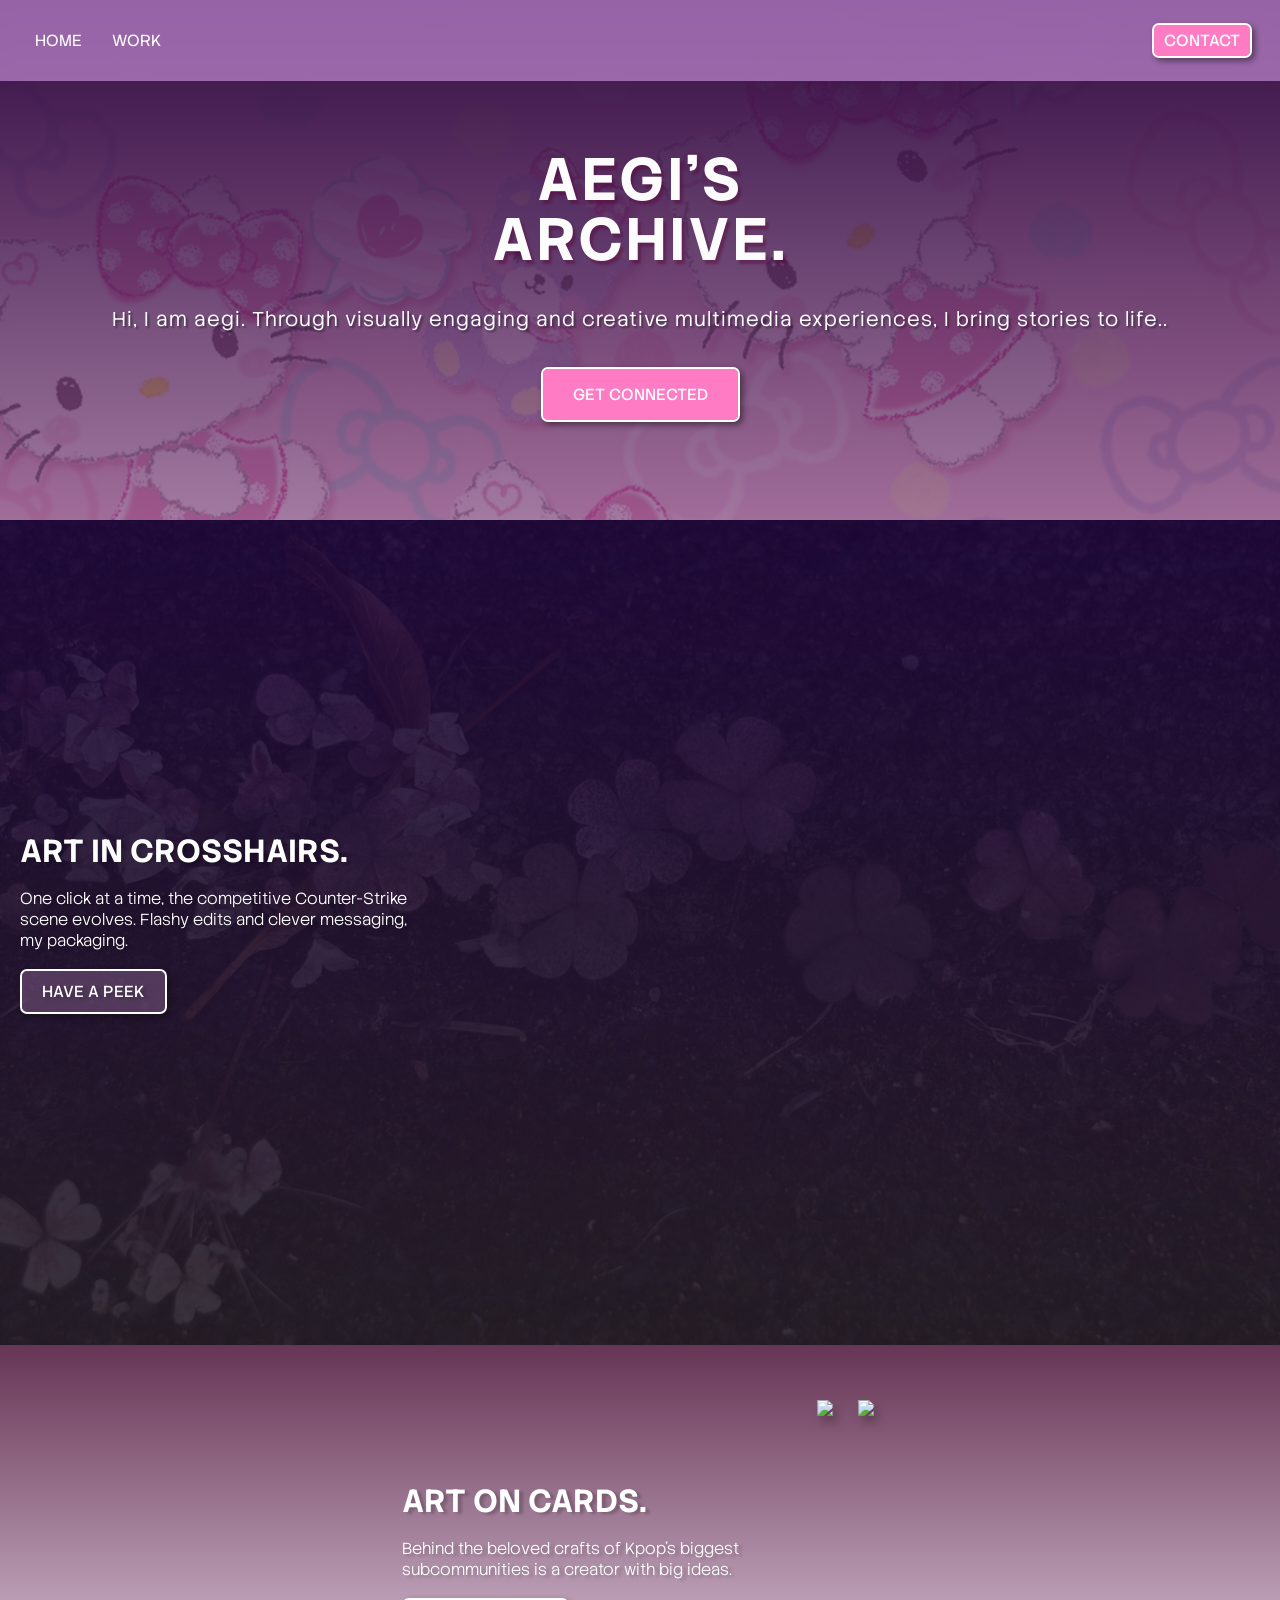
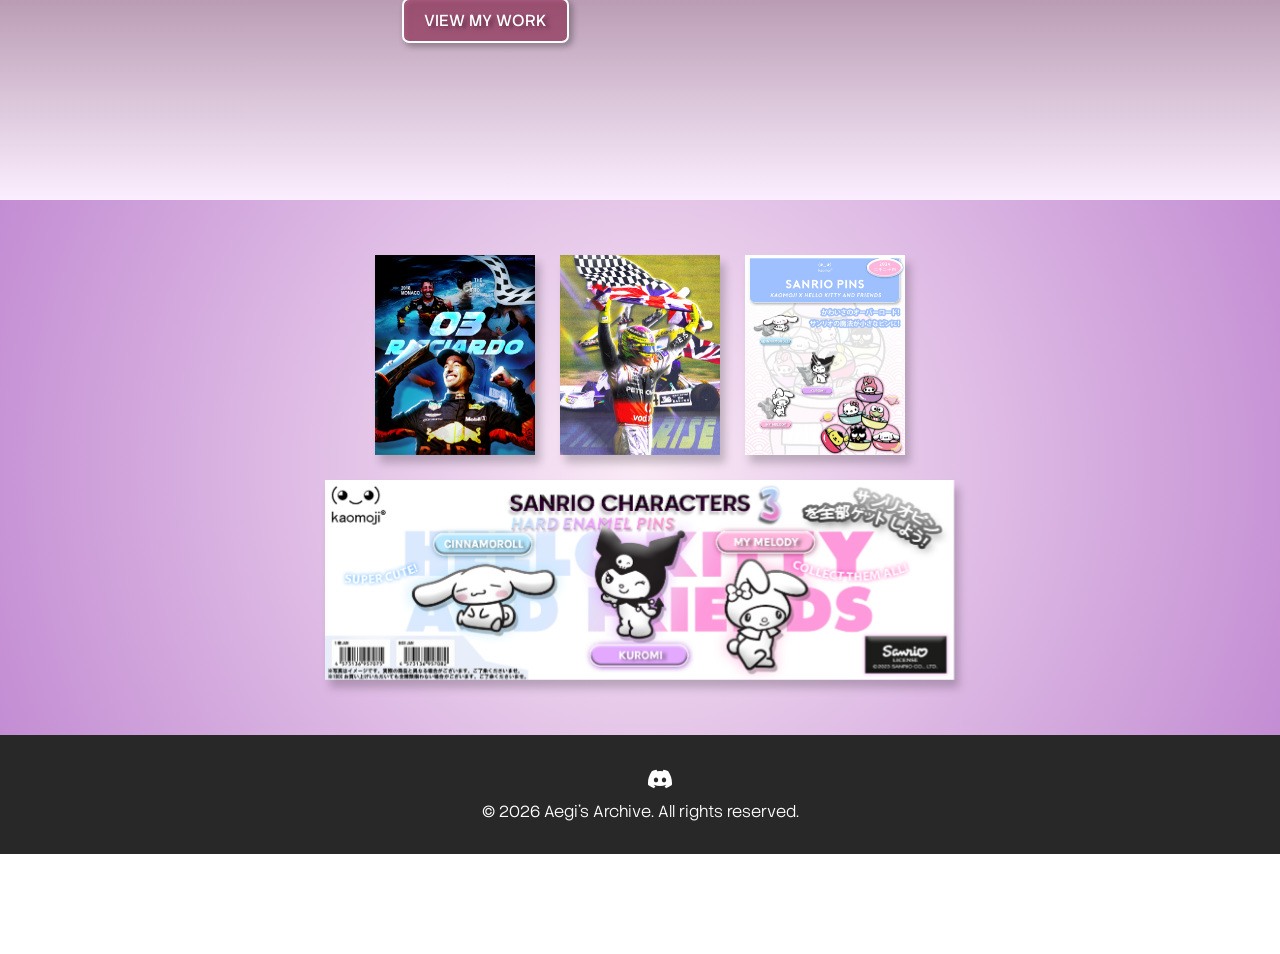
==== commit 3d116945: "u u" ====
--- a/index.html
+++ b/index.html
@@ -21,7 +21,7 @@
 <!-- Introduction -->
  <div class="intro">
     <h1>AEGI&apos;S<br>ARCHIVE.</h1>
-    <p>Hi, I am aegi. I build sincere connections through visually engaging and creative content with my multimedia skills.</p>
+    <p>Hi, I am aegi. Through visually engaging and creative multimedia experiences, I bring stories to life..</p>
     <a class="btn" href="#contact">GET CONNECTED</a>
   </div>
   <div class="proj" id="work">
@@ -30,8 +30,7 @@
       <!-- Text content -->
       <div class="projtext">
         <h1 class="projname">ART IN CROSSHAIRS.</h2>
-        <p>One click at a time, the competitive Counter-Strike scene evolves. Documented highs, lows, 
-          and in-between fun, all part of it. Flashy edits and clever messaging, the striking packaging. 
+        <p>One click at a time, the competitive Counter-Strike scene evolves. Flashy edits and clever messaging, my packaging. 
         </p>
         <a class="btn2" href="counterstrike/">HAVE A PEEK</a>
       </div>
@@ -54,8 +53,7 @@
       <!-- Text content -->
       <div class="projtext">
         <h1 class="projname">ART ON CARDS.</h2>
-        <p>K-pop has one of the largest online communities. 
-          Card collecting Discord games are part of that experience. Behind the beloved crafts is a creator with big ideas.</p>
+        <p>Behind the beloved crafts of Kpop's biggest subcommunities is a creator with big ideas.</p>
         <a class="btn2" href="kpop/">VIEW MY WORK</a>
       </div>
       <!-- Gallery -->
@@ -144,4 +142,3 @@
 
 </body>
 </html>
-
--- a/style.css
+++ b/style.css
@@ -84,6 +84,16 @@
 }
 
 body:has(#box6 .modal.show) #box1, body:has(#box6 .modal.show) #box2, body:has(#box6 .modal.show) #box3, body:has(#box6 .modal.show) #box4, body:has(#box6 .modal.show) #box5 {
+  z-index: -10;
+  pointer-events: none;
+}
+
+body:has(#box7 .modal.show) #box8 {
+  z-index: -10;
+  pointer-events: none;
+}
+
+body:has(#box8 .modal.show) #box7 {
   z-index: -10;
   pointer-events: none;
 }
@@ -185,7 +195,7 @@
 
 /* Introduction */
 .intro { /* Intro block */
-  background-image: linear-gradient(rgb(51, 14, 67), rgba(236, 164, 212, 0.582)), url('media/wallpaper.png');
+  background: linear-gradient(rgb(51, 14, 67), rgba(236, 164, 212, 0.582)), url("wallpaper.png");
   background-repeat: no-repeat;
   background-attachment: fixed;
   background-size: cover;
@@ -211,8 +221,11 @@
   text-shadow: 2px 2px 2px rgba(0, 0, 0, 0.392);
   font-weight: 250;
   letter-spacing: 1px;
-  max-width: 700px;
   margin: 0 auto;
+}
+
+.intro p {
+  max-width: 90%;
 }
 
 .intro2 p, .intro3 p {
@@ -518,9 +531,9 @@
   display: inline;
 }
 
-#xxl .gallery-item{
-  width: 340px;
+#box7 .gallery-item{
   height: auto;
+  width: 350px;
 }
 
 #box1 .gallery-item {
@@ -748,6 +761,21 @@
   background-color: rgb(40, 40, 40)
 }
 
+/* --- UNIVERSAL MOBILE OVERFLOW FIX --- */
+@media (max-width: 768px) {
+  .proj {
+    zoom: 0.7;
+  }
+
+  video, iframe, .modal-content {
+    zoom: 1 !important;
+    box-sizing: border-box !important;
+    width: min-content !important;
+    height: min-content !important;
+    margin: 0 auto !important;
+  }
+}
+
 /* Horizontal Alignment
 There are several ways to horizontally align elements:
 
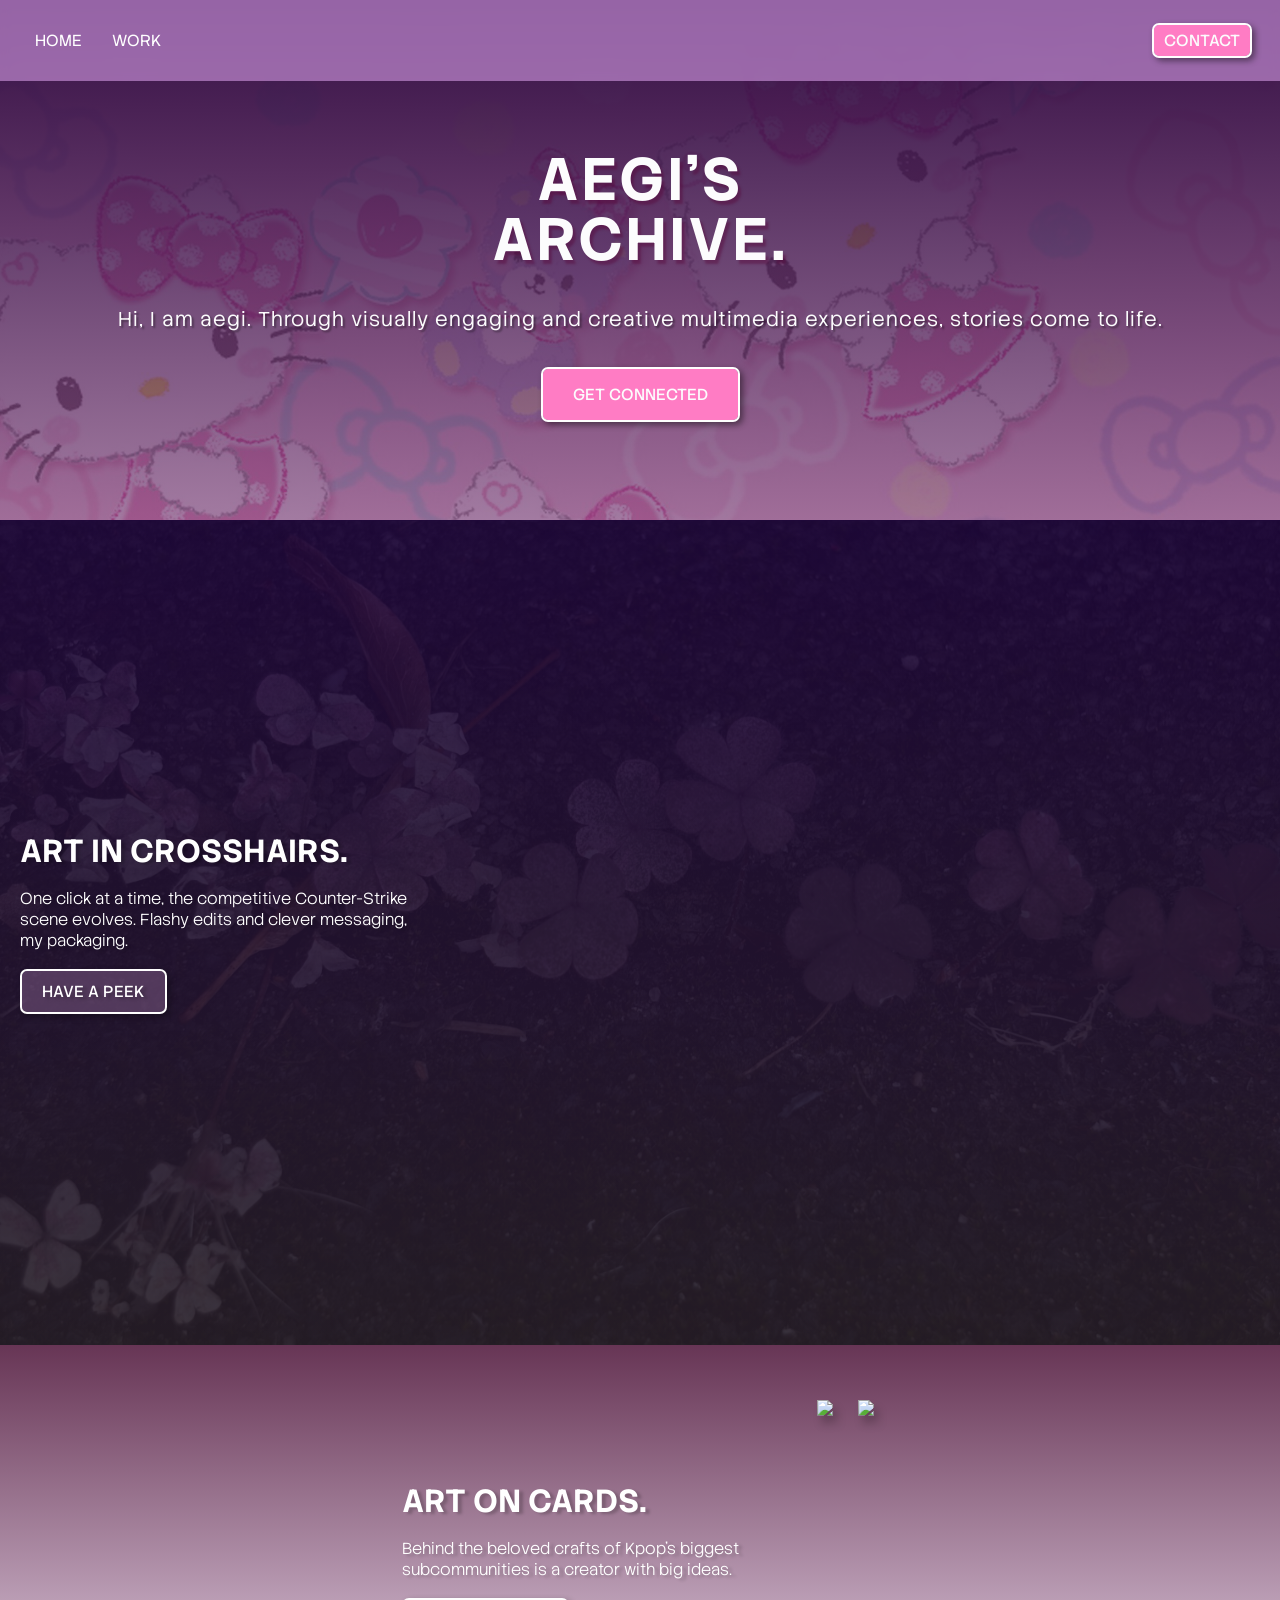
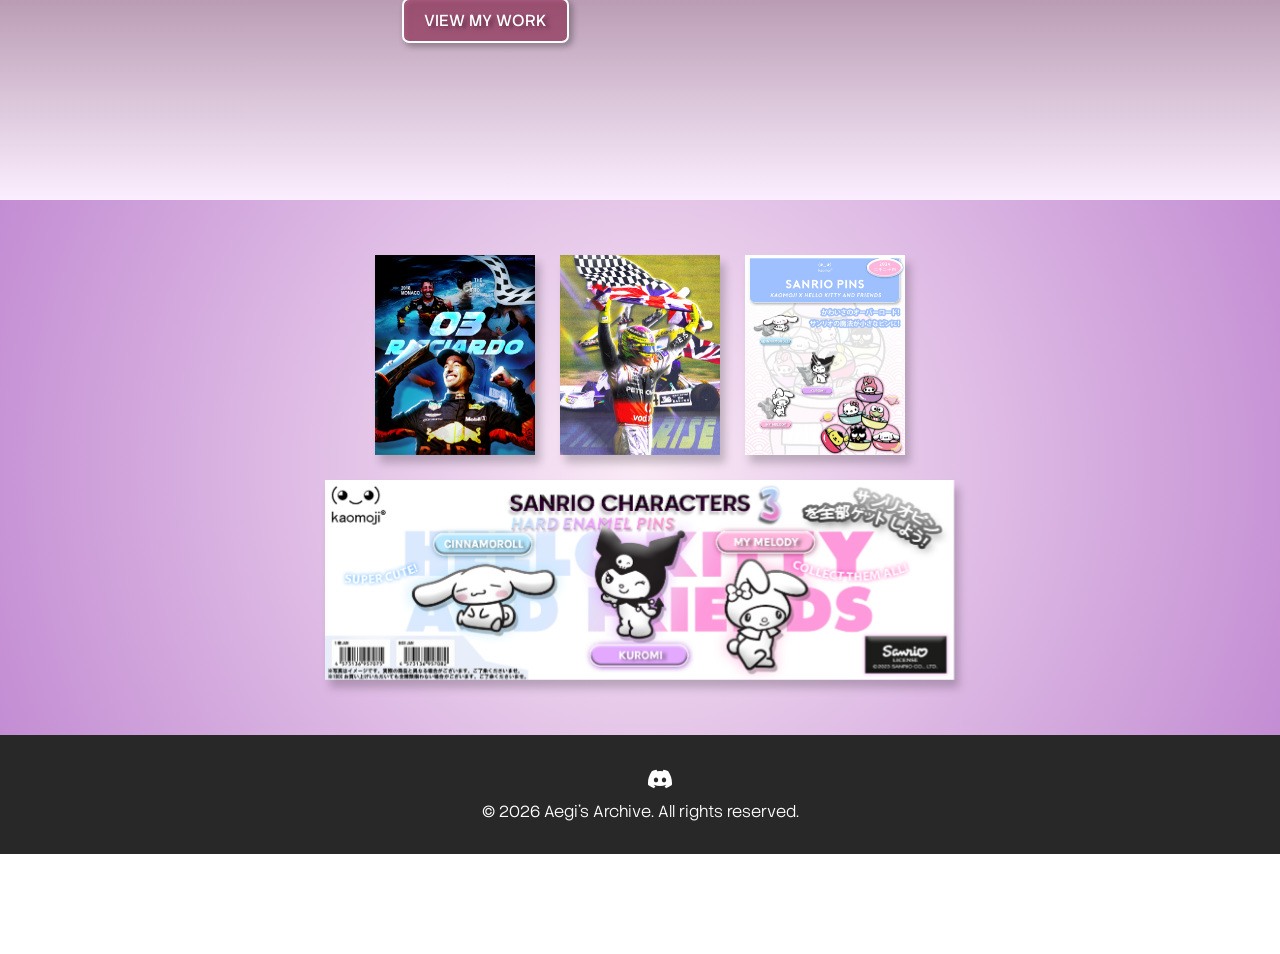
==== commit 55d3c541: "i i" ====
--- a/index.html
+++ b/index.html
@@ -21,7 +21,7 @@
 <!-- Introduction -->
  <div class="intro">
     <h1>AEGI&apos;S<br>ARCHIVE.</h1>
-    <p>Hi, I am aegi. Through visually engaging and creative multimedia experiences, I bring stories to life..</p>
+    <p>Hi, I am aegi. Through visually engaging and creative multimedia experiences, stories come to life.</p>
     <a class="btn" href="#contact">GET CONNECTED</a>
   </div>
   <div class="proj" id="work">
--- a/style.css
+++ b/style.css
@@ -761,21 +761,6 @@
   background-color: rgb(40, 40, 40)
 }
 
-/* --- UNIVERSAL MOBILE OVERFLOW FIX --- */
-@media (max-width: 768px) {
-  .proj {
-    zoom: 0.7;
-  }
-
-  video, iframe, .modal-content {
-    zoom: 1 !important;
-    box-sizing: border-box !important;
-    width: min-content !important;
-    height: min-content !important;
-    margin: 0 auto !important;
-  }
-}
-
 /* Horizontal Alignment
 There are several ways to horizontally align elements:
 
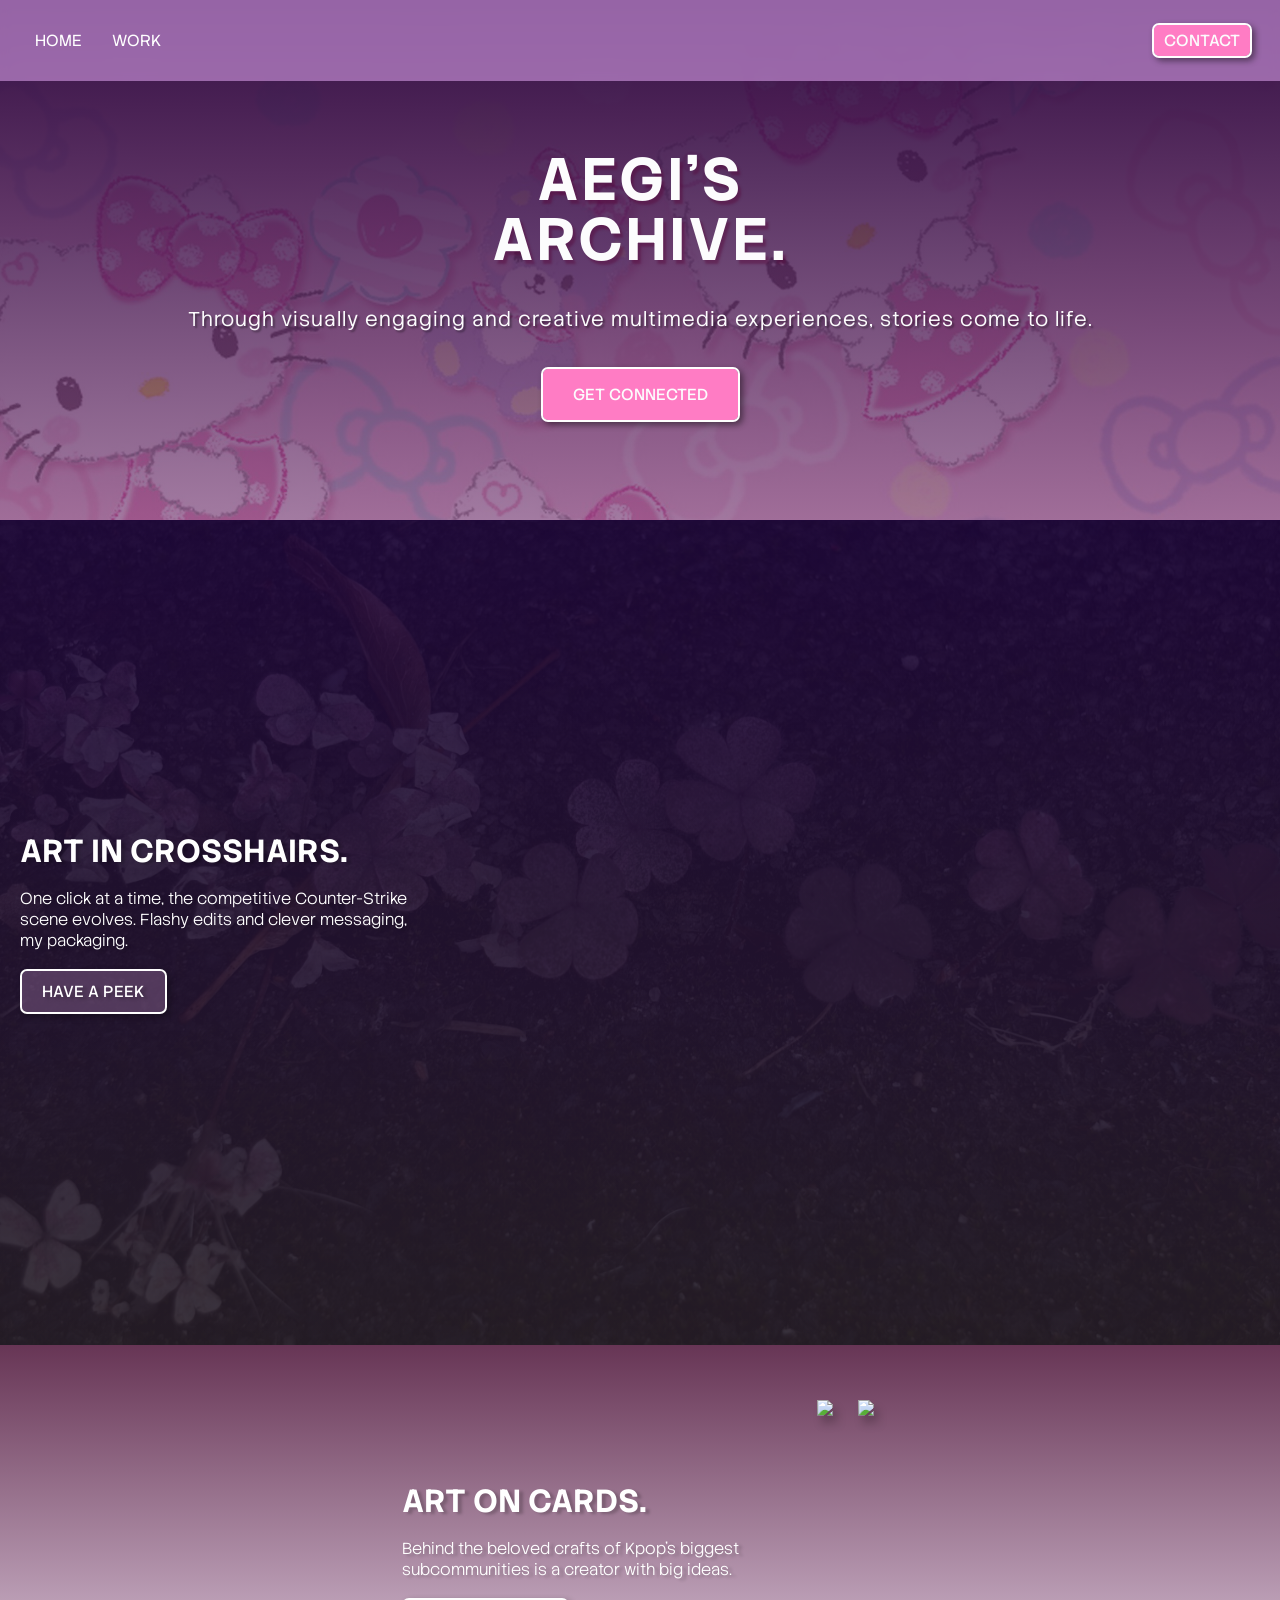
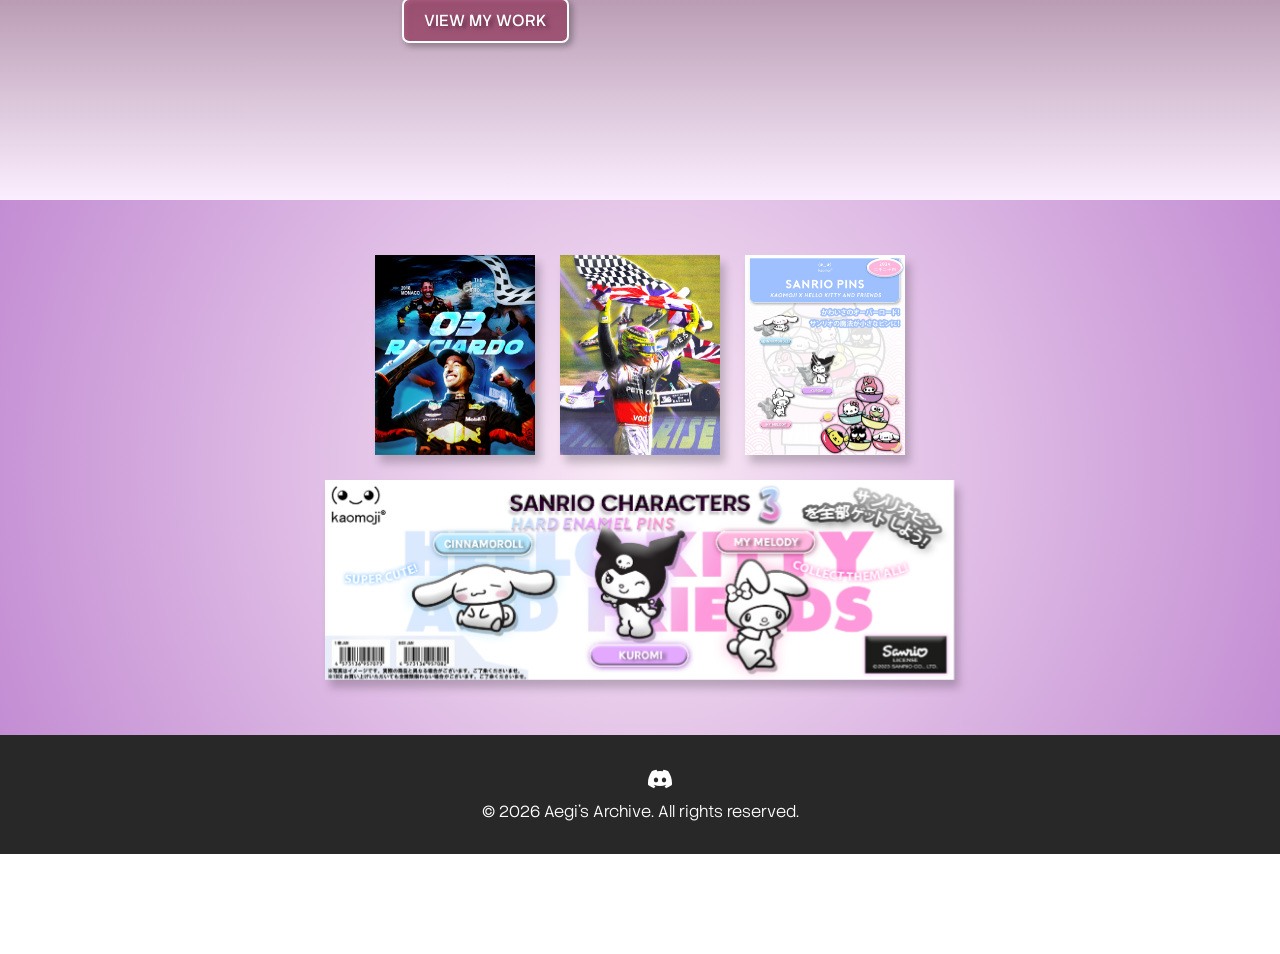
==== commit e7d60eb6: "i" ====
--- a/index.html
+++ b/index.html
@@ -21,7 +21,7 @@
 <!-- Introduction -->
  <div class="intro">
     <h1>AEGI&apos;S<br>ARCHIVE.</h1>
-    <p>Hi, I am aegi. Through visually engaging and creative multimedia experiences, stories come to life.</p>
+    <p>Through visually engaging and creative multimedia experiences, stories come to life.</p>
     <a class="btn" href="#contact">GET CONNECTED</a>
   </div>
   <div class="proj" id="work">
--- a/style.css
+++ b/style.css
@@ -761,6 +761,17 @@
   background-color: rgb(40, 40, 40)
 }
 
+/* --- UNIVERSAL MOBILE OVERFLOW FIX --- */
+@media (max-width: 768px) {
+  h1, p {
+    zoom: 0.7 !important;
+  }
+
+  .intro { /* Intro block */
+  margin-top: 0px !important;
+  }
+}
+
 /* Horizontal Alignment
 There are several ways to horizontally align elements:
 
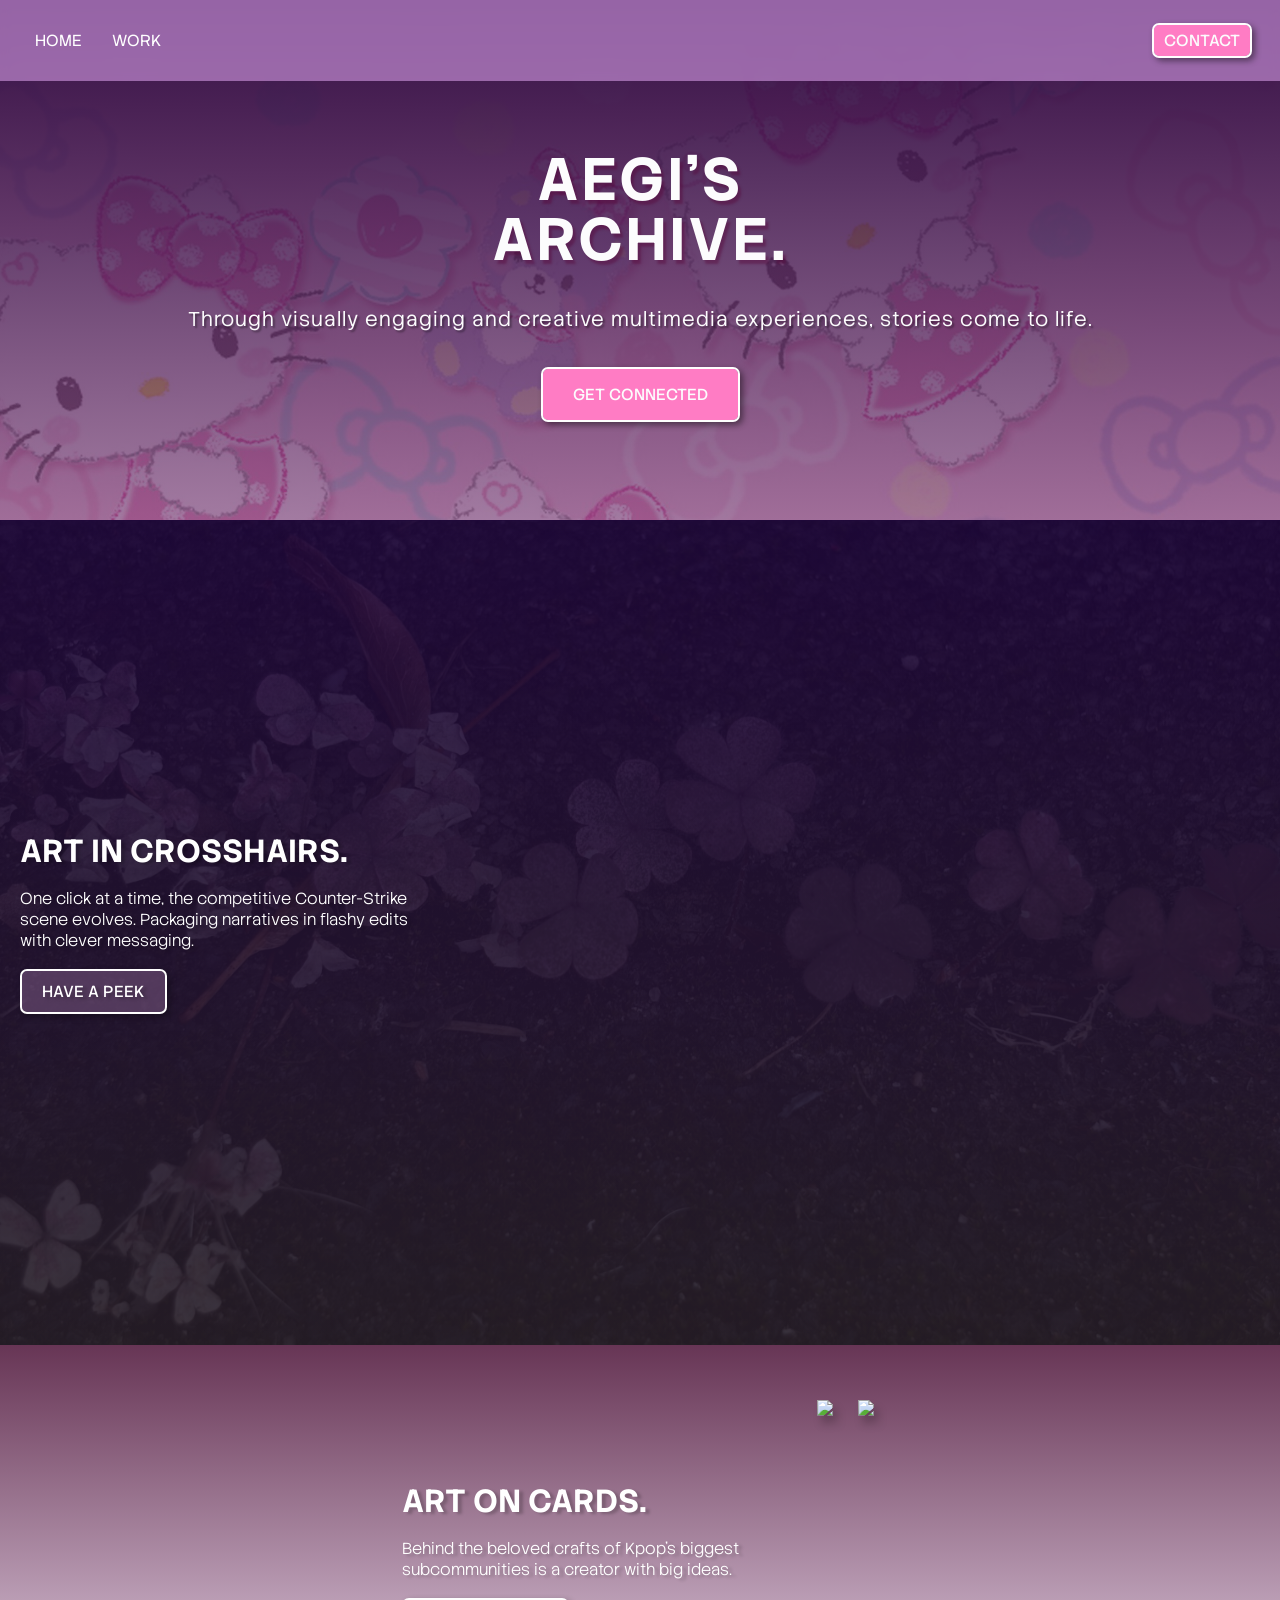
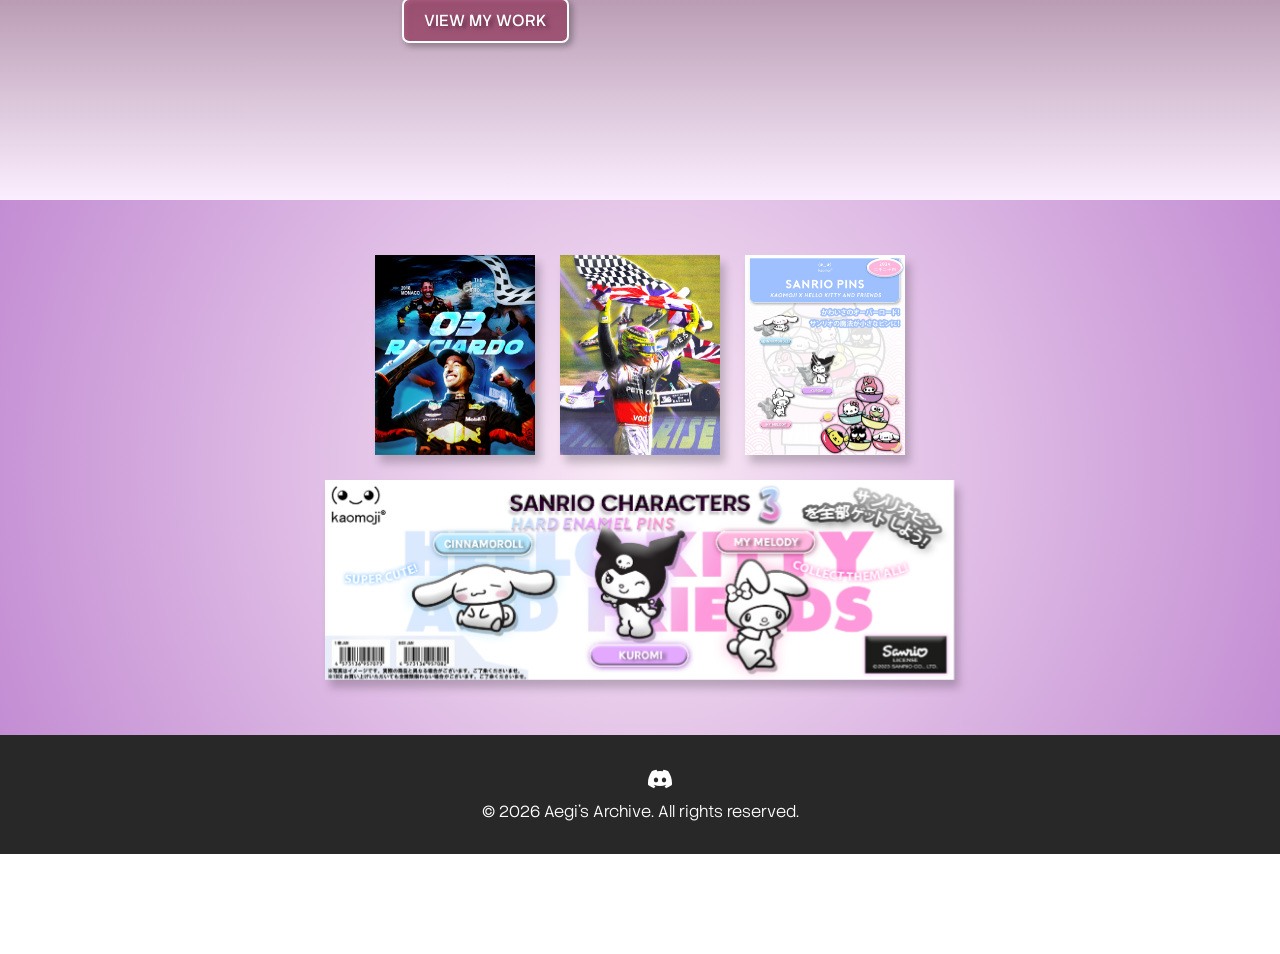
==== commit c02ea42a: "i" ====
--- a/index.html
+++ b/index.html
@@ -30,7 +30,7 @@
       <!-- Text content -->
       <div class="projtext">
         <h1 class="projname">ART IN CROSSHAIRS.</h2>
-        <p>One click at a time, the competitive Counter-Strike scene evolves. Flashy edits and clever messaging, my packaging. 
+        <p>One click at a time, the competitive Counter-Strike scene evolves. Packaging narratives in flashy edits with clever messaging. 
         </p>
         <a class="btn2" href="counterstrike/">HAVE A PEEK</a>
       </div>
--- a/style.css
+++ b/style.css
@@ -567,20 +567,22 @@
   filter: none;
 }
 
-.gallery-item {
-  --hover-rotate: 3deg;
-  transition: transform 0.35s ease, filter 0.35s ease;
-  will-change: transform;
-}
-
-.gallery-item:nth-child(even) {
-  --hover-rotate: -3deg;
-}
-
-.gallery-item:hover {
-  transform: scale(1.07) rotate(var(--hover-rotate));
-  filter: blur(0.15px);
-  z-index: 3;
+@media (min-width: 768px) and (hover: hover) and (pointer: fine) {
+  .gallery-item {
+    --hover-rotate: 3deg;
+    transition: transform 0.35s ease, filter 0.35s ease;
+    will-change: transform;
+  }
+
+  .gallery-item:nth-child(even) {
+    --hover-rotate: -3deg;
+  }
+
+  .gallery-item:hover {
+    transform: scale(1.07) rotate(var(--hover-rotate));
+    filter: blur(0.15px);
+    z-index: 3;
+  }
 }
 
 /* Modals */
